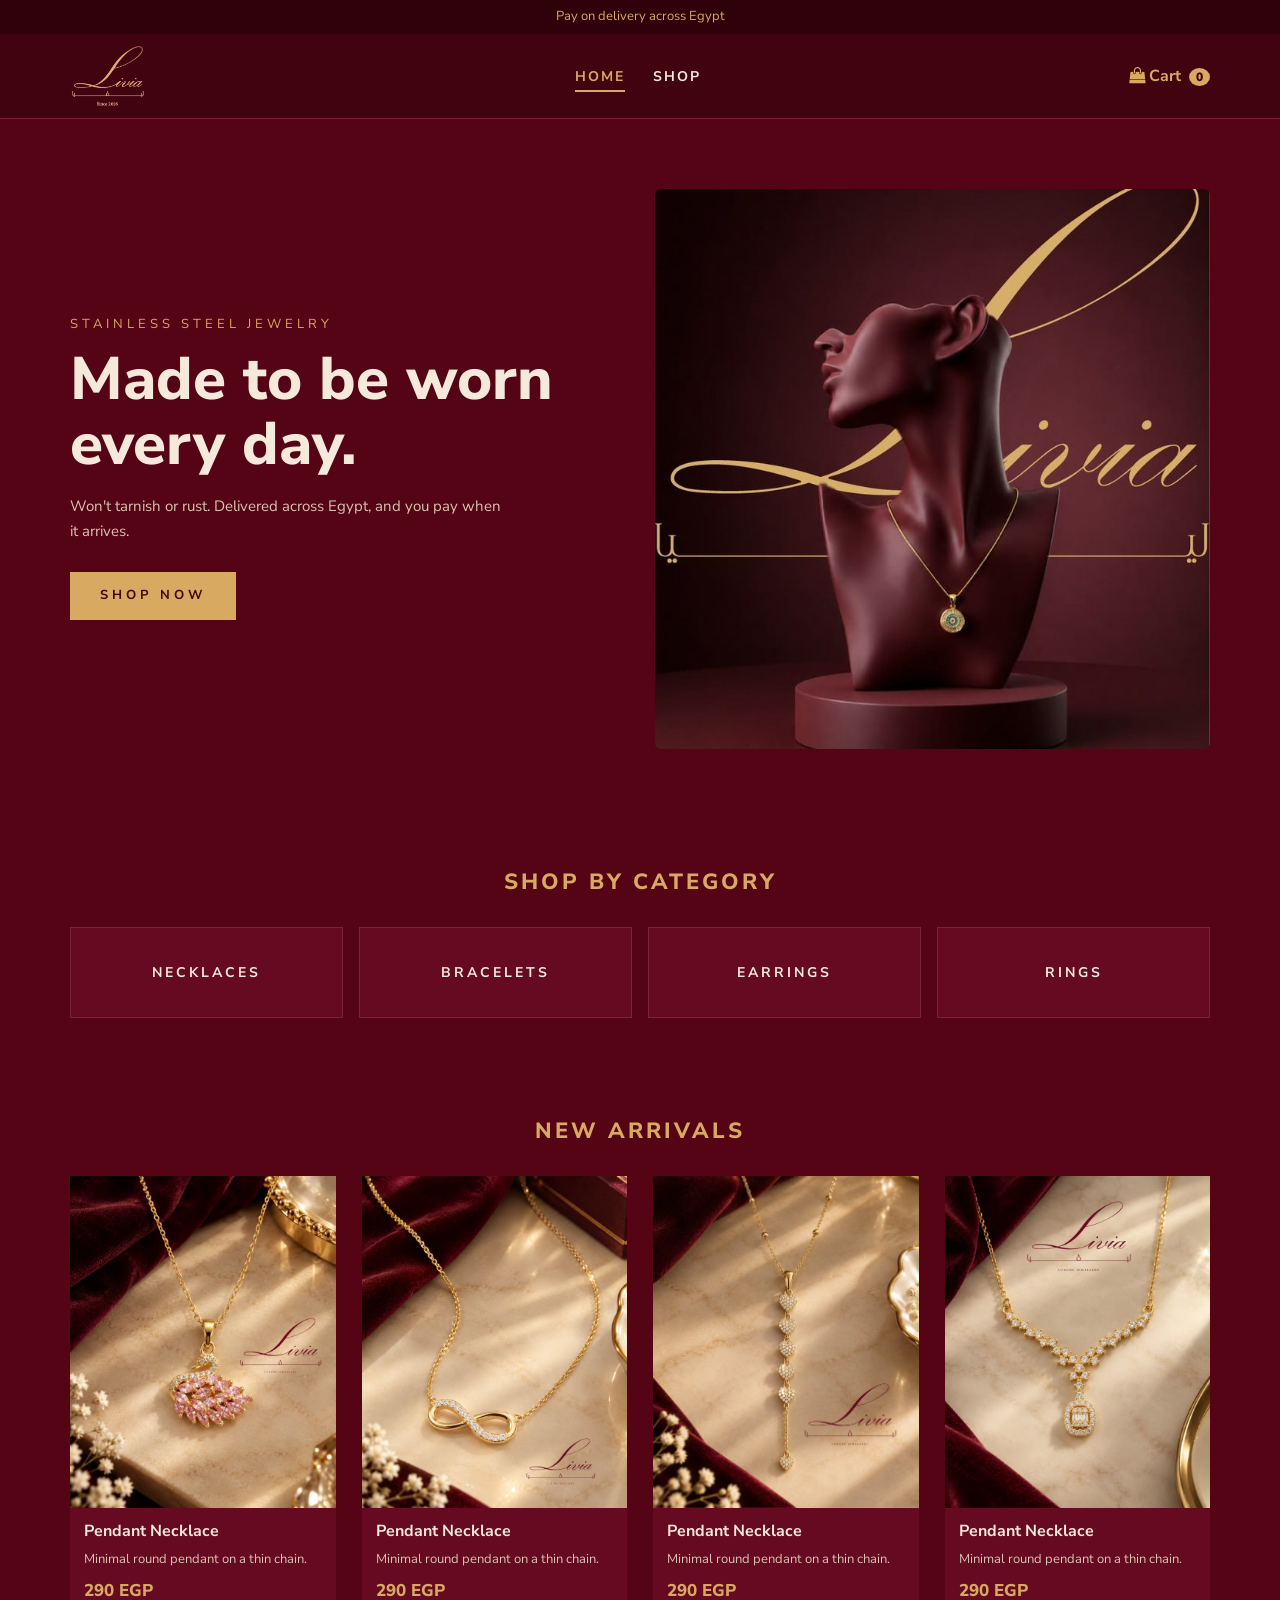
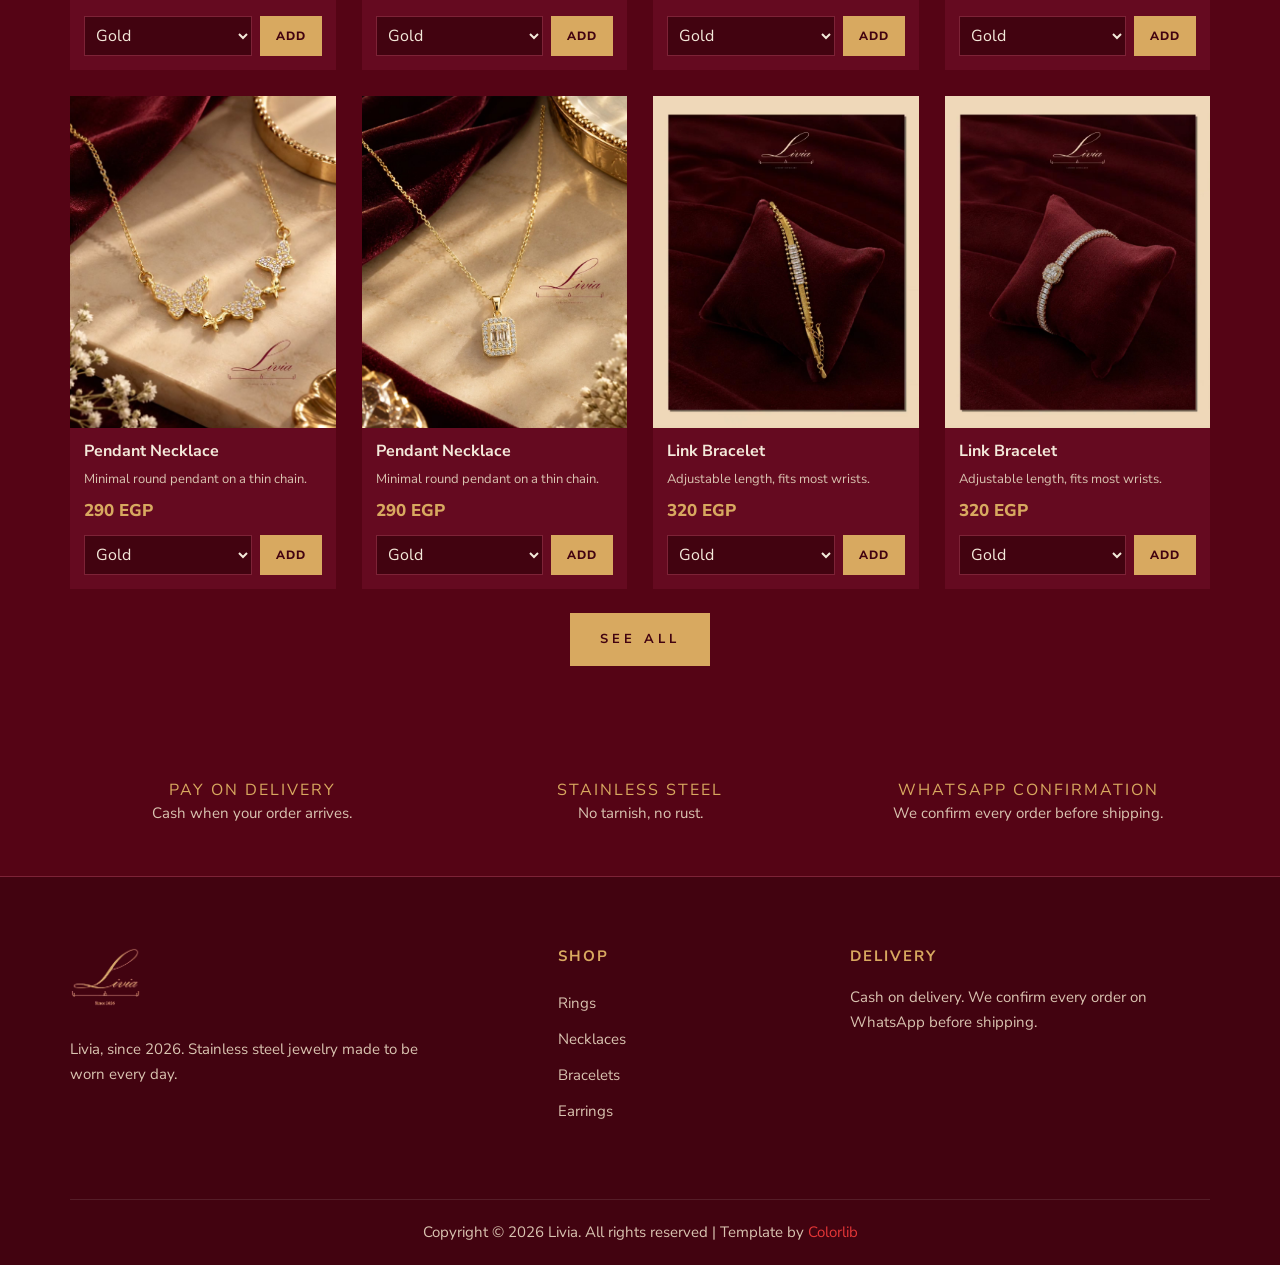
==== index.html @ 26474324 "Add files via upload" ====
<!DOCTYPE html>
<html lang="en"><head><meta charset="UTF-8"><meta name="viewport" content="width=device-width, initial-scale=1">
<title>Livia | Stainless steel jewelry</title>
<link href="https://fonts.googleapis.com/css2?family=Nunito+Sans:wght@400;600;700;800&display=swap" rel="stylesheet">
<link rel="stylesheet" href="css/bootstrap.min.css"><link rel="stylesheet" href="css/font-awesome.min.css">
<link rel="stylesheet" href="css/style.css"><link rel="stylesheet" href="css/livia.css"></head><body>
<div class="lv-top">Pay on delivery across Egypt</div>
<header class="lv-head"><div class="container">
<a href="index.html"><img src="img/logo.png" alt="Livia"></a>
<ul class="lv-nav"><li><a href="index.html" class="on">Home</a></li><li><a href="shop.html" class="">Shop</a></li></ul>
<a class="lv-cart" href="cart.html"><i class="fa fa-shopping-bag"></i> Cart <b class="lv-count">0</b></a>
</div></header>
<section class="lv-hero"><div class="container"><div class="row align-items-center">
<div class="col-lg-6"><h6>Stainless steel jewelry</h6><h2>Made to be worn every day.</h2>
<p>Won't tarnish or rust. Delivered across Egypt, and you pay when it arrives.</p><a href="shop.html" class="primary-btn">Shop now</a></div>
<div class="col-lg-6 mt-4 mt-lg-0"><img src="img/hero.jpg" alt="Livia necklace"></div></div></div></section>
<section class="lv-sec"><div class="container"><h3 class="lv-title">Shop by category</h3><div class="lv-cats" id="home-cats"></div></div></section>
<section class="lv-sec"><div class="container"><h3 class="lv-title">New arrivals</h3><div class="lv-grid" id="home-grid"></div>
<p class="text-center mt-4"><a href="shop.html" class="primary-btn">See all</a></p></div></section>
<section class="lv-sec"><div class="container"><div class="lv-perks">
<div><h6>Pay on delivery</h6><p>Cash when your order arrives.</p></div>
<div><h6>Stainless steel</h6><p>No tarnish, no rust.</p></div>
<div><h6>WhatsApp confirmation</h6><p>We confirm every order before shipping.</p></div></div></div></section><footer class="footer"><div class="container"><div class="row">
<div class="col-lg-4 col-md-6"><div class="footer__about"><div class="footer__logo"><a href="index.html"><img src="img/logo.png" alt="Livia"></a></div>
<p>Livia, since 2026. Stainless steel jewelry made to be worn every day.</p></div></div>
<div class="col-lg-3 offset-lg-1 col-md-6"><div class="footer__widget"><h6>Shop</h6><ul><li><a href="shop.html?c=Rings">Rings</a></li><li><a href="shop.html?c=Necklaces">Necklaces</a></li><li><a href="shop.html?c=Bracelets">Bracelets</a></li><li><a href="shop.html?c=Earrings">Earrings</a></li></ul></div></div>
<div class="col-lg-4 col-md-12"><div class="footer__widget"><h6>Delivery</h6><p>Cash on delivery. We confirm every order on WhatsApp before shipping.</p></div></div>
</div><div class="row"><div class="col-lg-12 text-center"><div class="footer__copyright__text">
<p>Copyright &copy; <script>document.write(new Date().getFullYear());</script> Livia. All rights reserved | Template by <a href="https://colorlib.com" target="_blank">Colorlib</a></p>
</div></div></div></div></footer>
<script src="products.js"></script><script src="js/livia.js"></script></body></html>
---- css/style.css ----
/******************************************************************
  Template Name: Male Fashion
  Description: Male Fashion - ecommerce teplate
  Author: Colorib
  Author URI: https://www.colorib.com/
  Version: 1.0
  Created: Colorib 
******************************************************************/

/*------------------------------------------------------------------
[Table of contents]

1.  Template default CSS
	1.1	Variables
	1.2	Mixins
	1.3	Flexbox
	1.4	Reset
2.  Helper Css
3.  Header Section
4.  Hero Section
5.  Banner Section
6.  Product Section
7.  Intagram Section
8.  Latest Section
9.  Contact
10.  Footer Style
-------------------------------------------------------------------*/

/*----------------------------------------*/
/* Template default CSS
/*----------------------------------------*/

html,
body {
	height: 100%;
	font-family: "Nunito Sans", sans-serif;
	-webkit-font-smoothing: antialiased;
}

h1,
h2,
h3,
h4,
h5,
h6 {
	margin: 0;
	color: #111111;
	font-weight: 400;
	font-family: "Nunito Sans", sans-serif;
}

h1 {
	font-size: 70px;
}

h2 {
	font-size: 36px;
}

h3 {
	font-size: 30px;
}

h4 {
	font-size: 24px;
}

h5 {
	font-size: 18px;
}

h6 {
	font-size: 16px;
}

p {
	font-size: 15px;
	font-family: "Nunito Sans", sans-serif;
	color: #3d3d3d;
	font-weight: 400;
	line-height: 25px;
	margin: 0 0 15px 0;
}

img {
	max-width: 100%;
}

input:focus,
select:focus,
button:focus,
textarea:focus {
	outline: none;
}

a:hover,
a:focus {
	text-decoration: none;
	outline: none;
	color: #ffffff;
}

ul,
ol {
	padding: 0;
	margin: 0;
}

/*---------------------
  Helper CSS
-----------------------*/

.section-title {
	margin-bottom: 45px;
	text-align: center;
}

.section-title span {
	color: #e53637;
	font-size: 14px;
	font-weight: 700;
	text-transform: uppercase;
	letter-spacing: 2px;
	margin-bottom: 15px;
	display: block;
}

.section-title h2 {
	color: #111111;
	font-weight: 700;
	line-height: 46px;
}

.set-bg {
	background-repeat: no-repeat;
	background-size: cover;
	background-position: top center;
}

.spad {
	padding-top: 100px;
	padding-bottom: 100px;
}

.text-white h1,
.text-white h2,
.text-white h3,
.text-white h4,
.text-white h5,
.text-white h6,
.text-white p,
.text-white span,
.text-white li,
.text-white a {
	color: #fff;
}

/* buttons */

.primary-btn {
	display: inline-block;
	font-size: 13px;
	font-weight: 700;
	text-transform: uppercase;
	padding: 14px 30px;
	color: #ffffff;
	background: #000000;
	letter-spacing: 4px;
}

.site-btn {
	font-size: 14px;
	color: #ffffff;
	background: #111111;
	font-weight: 700;
	border: none;
	text-transform: uppercase;
	display: inline-block;
	padding: 14px 30px;
}

/* Preloder */

#preloder {
	position: fixed;
	width: 100%;
	height: 100%;
	top: 0;
	left: 0;
	z-index: 999999;
	background: #000;
}

.loader {
	width: 40px;
	height: 40px;
	position: absolute;
	top: 50%;
	left: 50%;
	margin-top: -13px;
	margin-left: -13px;
	border-radius: 60px;
	animation: loader 0.8s linear infinite;
	-webkit-animation: loader 0.8s linear infinite;
}

@keyframes loader {
	0% {
		-webkit-transform: rotate(0deg);
		transform: rotate(0deg);
		border: 4px solid #f44336;
		border-left-color: transparent;
	}
	50% {
		-webkit-transform: rotate(180deg);
		transform: rotate(180deg);
		border: 4px solid #673ab7;
		border-left-color: transparent;
	}
	100% {
		-webkit-transform: rotate(360deg);
		transform: rotate(360deg);
		border: 4px solid #f44336;
		border-left-color: transparent;
	}
}

@-webkit-keyframes loader {
	0% {
		-webkit-transform: rotate(0deg);
		border: 4px solid #f44336;
		border-left-color: transparent;
	}
	50% {
		-webkit-transform: rotate(180deg);
		border: 4px solid #673ab7;
		border-left-color: transparent;
	}
	100% {
		-webkit-transform: rotate(360deg);
		border: 4px solid #f44336;
		border-left-color: transparent;
	}
}

.spacial-controls {
	position: fixed;
	width: 111px;
	height: 91px;
	top: 0;
	right: 0;
	z-index: 999;
}

.spacial-controls .search-switch {
	display: block;
	height: 100%;
	padding-top: 30px;
	background: #323232;
	text-align: center;
	cursor: pointer;
}

.search-model {
	display: none;
	position: fixed;
	width: 100%;
	height: 100%;
	left: 0;
	top: 0;
	background: #000;
	z-index: 99999;
}

.search-model-form {
	padding: 0 15px;
}

.search-model-form input {
	width: 500px;
	font-size: 40px;
	border: none;
	border-bottom: 2px solid #333;
	background: 0 0;
	color: #999;
}

.search-close-switch {
	position: absolute;
	width: 50px;
	height: 50px;
	background: #333;
	color: #fff;
	text-align: center;
	border-radius: 50%;
	font-size: 28px;
	line-height: 28px;
	top: 30px;
	cursor: pointer;
	-webkit-transform: rotate(45deg);
	-ms-transform: rotate(45deg);
	transform: rotate(45deg);
	display: -webkit-box;
	display: -ms-flexbox;
	display: flex;
	-webkit-box-align: center;
	-ms-flex-align: center;
	align-items: center;
	-webkit-box-pack: center;
	-ms-flex-pack: center;
	justify-content: center;
}

/*---------------------
  Header
-----------------------*/

.header {
	background: #ffffff;
}

.header__top {
	background: #111111;
	padding: 10px 0;
}

.header__top__left p {
	color: #ffffff;
	margin-bottom: 0;
}

.header__top__right {
	text-align: right;
}

.header__top__links {
	display: inline-block;
	margin-right: 25px;
}

.header__top__links a {
	color: #ffffff;
	font-size: 13px;
	text-transform: uppercase;
	letter-spacing: 2px;
	margin-right: 28px;
	display: inline-block;
}

.header__top__links a:last-child {
	margin-right: 0;
}

.header__top__hover {
	display: inline-block;
	position: relative;
}

.header__top__hover:hover ul {
	top: 24px;
	opacity: 1;
	visibility: visible;
}

.header__top__hover span {
	color: #ffffff;
	font-size: 13px;
	text-transform: uppercase;
	letter-spacing: 2px;
	display: inline-block;
	cursor: pointer;
}

.header__top__hover span i {
	font-size: 20px;
	position: relative;
	top: 3px;
	right: 2px;
}

.header__top__hover ul {
	background: #ffffff;
	display: inline-block;
	padding: 2px 0;
	position: absolute;
	left: 0;
	top: 44px;
	opacity: 0;
	visibility: hidden;
	z-index: 3;
	-webkit-box-shadow: 0 10px 20px rgba(0, 0, 0, 0.1);
	box-shadow: 0 10px 20px rgba(0, 0, 0, 0.1);
	-webkit-transition: all, 0.3s;
	-o-transition: all, 0.3s;
	transition: all, 0.3s;
}

.header__top__hover ul li {
	list-style: none;
	font-size: 13px;
	color: #111111;
	padding: 2px 15px;
	cursor: pointer;
}

.header__logo {
	padding: 30px 0;
}

.header__logo a {
	display: inline-block;
}

.header__menu {
	text-align: center;
	padding: 26px 0 25px;
}

.header__menu ul li {
	list-style: none;
	display: inline-block;
	margin-right: 45px;
	position: relative;
}

.header__menu ul li.active a:after {
	-webkit-transform: scale(1);
	-ms-transform: scale(1);
	transform: scale(1);
}

.header__menu ul li:hover a:after {
	-webkit-transform: scale(1);
	-ms-transform: scale(1);
	transform: scale(1);
}

.header__menu ul li:hover .dropdown {
	top: 32px;
	opacity: 1;
	visibility: visible;
}

.header__menu ul li:last-child {
	margin-right: 0;
}

.header__menu ul li .dropdown {
	position: absolute;
	left: 0;
	top: 56px;
	width: 150px;
	background: #111111;
	text-align: left;
	padding: 5px 0;
	z-index: 9;
	opacity: 0;
	visibility: hidden;
	-webkit-transition: all, 0.3s;
	-o-transition: all, 0.3s;
	transition: all, 0.3s;
}

.header__menu ul li .dropdown li {
	display: block;
	margin-right: 0;
}

.header__menu ul li .dropdown li a {
	font-size: 14px;
	color: #ffffff;
	font-weight: 400;
	padding: 5px 20px;
	text-transform: capitalize;
}

.header__menu ul li .dropdown li a:after {
	display: none;
}

.header__menu ul li a {
	font-size: 18px;
	color: #111111;
	display: block;
	font-weight: 600;
	position: relative;
	padding: 3px 0;
}

.header__menu ul li a:after {
	position: absolute;
	left: 0;
	bottom: 0;
	width: 100%;
	height: 2px;
	background: #e53637;
	content: "";
	-webkit-transition: all, 0.5s;
	-o-transition: all, 0.5s;
	transition: all, 0.5s;
	-webkit-transform: scale(0);
	-ms-transform: scale(0);
	transform: scale(0);
}

.header__nav__option {
	text-align: right;
	padding: 30px 0;
}

.header__nav__option a {
	display: inline-block;
	margin-right: 26px;
	position: relative;
}

.header__nav__option a span {
	color: #0d0d0d;
	font-size: 11px;
	position: absolute;
	left: 5px;
	top: 8px;
}

.header__nav__option a:last-child {
	margin-right: 0;
}

.header__nav__option .price {
	font-size: 15px;
	color: #111111;
	font-weight: 700;
	display: inline-block;
	margin-left: -20px;
	position: relative;
	top: 3px;
}

.offcanvas-menu-wrapper {
	display: none;
}

.canvas__open {
	display: none;
}

/*---------------------
  Hero
-----------------------*/

.hero__slider.owl-carousel .owl-item.active .hero__text h6 {
	top: 0;
	opacity: 1;
}

.hero__slider.owl-carousel .owl-item.active .hero__text h2 {
	top: 0;
	opacity: 1;
}

.hero__slider.owl-carousel .owl-item.active .hero__text p {
	top: 0;
	opacity: 1;
}

.hero__slider.owl-carousel .owl-item.active .hero__text .primary-btn {
	top: 0;
	opacity: 1;
}

.hero__slider.owl-carousel .owl-nav button {
	font-size: 36px;
	color: #333333;
	position: absolute;
	left: 75px;
	top: 50%;
	margin-top: -18px;
	line-height: 29px;
}

.hero__slider.owl-carousel .owl-nav button.owl-next {
	left: auto;
	right: 75px;
}

.hero__items {
	height: 800px;
	padding-top: 230px;
}

.hero__text h6 {
	color: #e53637;
	font-size: 14px;
	font-weight: 700;
	text-transform: uppercase;
	letter-spacing: 2px;
	margin-bottom: 28px;
	position: relative;
	top: 100px;
	opacity: 0;
	-webkit-transition: all, 0.3s;
	-o-transition: all, 0.3s;
	transition: all, 0.3s;
}

.hero__text h2 {
	color: #111111;
	font-size: 48px;
	font-weight: 700;
	line-height: 58px;
	margin-bottom: 30px;
	position: relative;
	top: 100px;
	opacity: 0;
	-webkit-transition: all, 0.6s;
	-o-transition: all, 0.6s;
	transition: all, 0.6s;
}

.hero__text p {
	font-size: 16px;
	line-height: 28px;
	margin-bottom: 35px;
	position: relative;
	top: 100px;
	opacity: 0;
	-webkit-transition: all, 0.9s;
	-o-transition: all, 0.9s;
	transition: all, 0.9s;
}

.hero__text .primary-btn {
	position: relative;
	top: 100px;
	opacity: 0;
	-webkit-transition: all, 1.1s;
	-o-transition: all, 1.1s;
	transition: all, 1.1s;
}

.hero__text .primary-btn span {
	font-size: 20px;
	position: relative;
	top: 4px;
	font-weight: 700;
}

.hero__social {
	margin-top: 190px;
}

.hero__social a {
	font-size: 16px;
	color: #3d3d3d;
	display: inline-block;
	margin-right: 32px;
}

.hero__social a:last-child {
	margin-right: 0;
}

/*---------------------
  Banner
-----------------------*/

.blog {
	padding-bottom: 55px;
}

.banner__item {
	position: relative;
	overflow: hidden;
}

.banner__item:hover .banner__item__text a:after {
	width: 40px;
	background: #e53637;
}

.banner__item.banner__item--middle {
	margin-top: -75px;
}

.banner__item.banner__item--middle .banner__item__pic {
	float: none;
}

.banner__item.banner__item--middle .banner__item__text {
	position: relative;
	top: 0;
	left: 0;
	max-width: 100%;
	padding-top: 22px;
}

.banner__item.banner__item--last {
	margin-top: 100px;
}

.banner__item__pic {
	float: right;
}

.banner__item__text {
	max-width: 300px;
	position: absolute;
	left: 0;
	top: 140px;
}

.banner__item__text h2 {
	color: #111111;
	font-weight: 700;
	line-height: 46px;
	margin-bottom: 10px;
}

.banner__item__text a {
	display: inline-block;
	color: #111111;
	font-size: 13px;
	font-weight: 700;
	letter-spacing: 4px;
	text-transform: uppercase;
	padding: 3px 0;
	position: relative;
}

.banner__item__text a:after {
	position: absolute;
	left: 0;
	bottom: 0;
	width: 100%;
	height: 2px;
	background: #111111;
	content: "";
	-webkit-transition: all, 0.3s;
	-o-transition: all, 0.3s;
	transition: all, 0.3s;
}

/*---------------------
  Categories
-----------------------*/

.categories {
	background: #f3f2ee;
	overflow: hidden;
	padding-top: 150px;
	padding-bottom: 125px;
}

.categories__text {
	padding-top: 40px;
	position: relative;
	z-index: 1;
}

.categories__text:before {
	position: absolute;
	left: -485px;
	top: 0;
	height: 300px;
	width: 600px;
	background: #ffffff;
	z-index: -1;
	content: "";
}

.categories__text h2 {
	color: #b7b7b7;
	line-height: 72px;
	font-size: 34px;
}

.categories__text h2 span {
	font-weight: 700;
	color: #111111;
}

.categories__hot__deal {
	position: relative;
	z-index: 5;
}

.categories__hot__deal img {
	min-width: 100%;
}

.hot__deal__sticker {
	height: 100px;
	width: 100px;
	background: #111111;
	border-radius: 50%;
	padding-top: 22px;
	text-align: center;
	position: absolute;
	right: 0;
	top: -36px;
}

.hot__deal__sticker span {
	display: block;
	font-size: 15px;
	color: #ffffff;
	margin-bottom: 4px;
}

.hot__deal__sticker h5 {
	color: #ffffff;
	font-size: 20px;
	font-weight: 700;
}

.categories__deal__countdown span {
	color: #e53637;
	font-size: 14px;
	font-weight: 700;
	text-transform: uppercase;
	letter-spacing: 2px;
	margin-bottom: 15px;
	display: block;
}

.categories__deal__countdown h2 {
	color: #111111;
	font-weight: 700;
	line-height: 46px;
	margin-bottom: 25px;
}

.categories__deal__countdown .categories__deal__countdown__timer {
	margin-bottom: 20px;
	overflow: hidden;
	margin-left: -30px;
}

.categories__deal__countdown .categories__deal__countdown__timer .cd-item {
	width: 25%;
	float: left;
	margin-bottom: 25px;
	text-align: center;
	position: relative;
}

.categories__deal__countdown .categories__deal__countdown__timer .cd-item:after {
	position: absolute;
	right: 0;
	top: 7px;
	content: ":";
	font-size: 24px;
	font-weight: 700;
	color: #3d3d3d;
}

.categories__deal__countdown .categories__deal__countdown__timer .cd-item:last-child:after {
	display: none;
}

.categories__deal__countdown .categories__deal__countdown__timer .cd-item span {
	color: #111111;
	font-weight: 700;
	display: block;
	font-size: 36px;
}

.categories__deal__countdown .categories__deal__countdown__timer .cd-item p {
	margin-bottom: 0;
}

/*---------------------
  Instagram
-----------------------*/

.instagram {
	padding-bottom: 0;
}

.instagram__pic__item {
	width: 33.33%;
	float: left;
	height: 261px;
	background-position: center center;
}

.instagram__text {
	padding-top: 130px;
}

.instagram__text h2 {
	color: #111111;
	font-weight: 700;
	margin-bottom: 30px;
}

.instagram__text p {
	margin-bottom: 65px;
}

.instagram__text h3 {
	color: #e53637;
	font-weight: 700;
}

/*---------------------
  Product
-----------------------*/

.product {
	padding-top: 0;
	padding-bottom: 60px;
}

.filter__controls {
	text-align: center;
	margin-bottom: 45px;
}

.filter__controls li {
	color: #b7b7b7;
	font-size: 24px;
	font-weight: 700;
	list-style: none;
	display: inline-block;
	margin-right: 88px;
	cursor: pointer;
}

.filter__controls li:last-child {
	margin-right: 0;
}

.filter__controls li.active {
	color: #111111;
}

.product__item {
	overflow: hidden;
	margin-bottom: 40px;
}

.product__item.sale .product__item__pic .label {
	color: #ffffff;
	background: #111111;
}

.product__item.sale .product__item__text .rating i {
	color: #f7941d;
}

.product__item.sale .product__item__text .rating i:nth-last-child(1) {
	color: #b7b7b7;
}

.product__item:hover .product__item__pic .product__hover {
	right: 20px;
	opacity: 1;
}

.product__item:hover .product__item__text a {
	top: 22px;
	opacity: 1;
	visibility: visible;
}

.product__item:hover .product__item__text h6 {
	opacity: 0;
}

.product__item:hover .product__item__text .product__color__select {
	opacity: 1;
}

.product__item__pic {
	height: 260px;
	position: relative;
	background-position: center center;
}

.product__item__pic .label {
	color: #111111;
	font-size: 11px;
	font-weight: 700;
	letter-spacing: 2px;
	text-transform: uppercase;
	display: inline-block;
	padding: 4px 15px 2px;
	background: #ffffff;
	position: absolute;
	left: 0;
	top: 20px;
}

.product__item__pic .product__hover {
	position: absolute;
	right: -200px;
	top: 20px;
	-webkit-transition: all, 0.8s;
	-o-transition: all, 0.8s;
	transition: all, 0.8s;
}

.product__item__pic .product__hover li {
	list-style: none;
	margin-bottom: 10px;
	position: relative;
}

.product__item__pic .product__hover li:hover span {
	opacity: 1;
	visibility: visible;
}

.product__item__pic .product__hover li span {
	color: #ffffff;
	background: #111111;
	display: inline-block;
	padding: 4px 10px;
	font-size: 12px;
	position: absolute;
	left: -78px;
	top: 5px;
	z-index: 1;
	opacity: 0;
	visibility: hidden;
	-webkit-transition: all, 0.3s;
	-o-transition: all, 0.3s;
	transition: all, 0.3s;
}

.product__item__pic .product__hover li span:after {
	position: absolute;
	right: -2px;
	top: 5px;
	height: 15px;
	width: 15px;
	background: #111111;
	content: "";
	-webkit-transform: rotate(45deg);
	-ms-transform: rotate(45deg);
	transform: rotate(45deg);
	z-index: -1;
}

.product__item__pic .product__hover li img {
	background: #ffffff;
	padding: 10px;
	display: inline-block;
}

.product__item__text {
	padding-top: 25px;
	position: relative;
}

.product__item__text a {
	font-size: 15px;
	color: #e53637;
	font-weight: 700;
	position: absolute;
	left: 0;
	top: 0;
	opacity: 0;
	visibility: hidden;
	-webkit-transition: all, 0.3s;
	-o-transition: all, 0.3s;
	transition: all, 0.3s;
}

.product__item__text h6 {
	color: #111111;
	font-size: 15px;
	font-weight: 600;
	margin-bottom: 5px;
	-webkit-transition: all, 0.3s;
	-o-transition: all, 0.3s;
	transition: all, 0.3s;
}

.product__item__text .rating {
	margin-bottom: 6px;
}

.product__item__text .rating i {
	font-size: 14px;
	color: #b7b7b7;
	margin-right: -5px;
}

.product__item__text h5 {
	color: #0d0d0d;
	font-weight: 700;
}

.product__item__text .product__color__select {
	position: absolute;
	right: 0;
	bottom: 0;
	opacity: 0;
	-webkit-transition: all, 0.5s;
	-o-transition: all, 0.5s;
	transition: all, 0.5s;
}

.product__item__text .product__color__select label {
	display: inline-block;
	height: 12px;
	width: 12px;
	background: #5e64d1;
	border-radius: 50%;
	margin-bottom: 0;
	margin-right: 5px;
	position: relative;
	cursor: pointer;
}

.product__item__text .product__color__select label.black {
	background: #404a47;
}

.product__item__text .product__color__select label.grey {
	background: #d5a667;
}

.product__item__text .product__color__select label.active:after {
	opacity: 1;
}

.product__item__text .product__color__select label:after {
	position: absolute;
	left: -3px;
	top: -3px;
	height: 18px;
	width: 18px;
	border: 1px solid #b9b9b9;
	content: "";
	border-radius: 50%;
	opacity: 0;
}

.product__item__text .product__color__select label input {
	position: absolute;
	visibility: hidden;
}

/*---------------------
  Shop
-----------------------*/

.shop__sidebar {
	padding-right: 20px;
}

.shop__sidebar__search {
	margin-bottom: 45px;
}

.shop__sidebar__search form {
	position: relative;
}

.shop__sidebar__search form input {
	width: 100%;
	font-size: 15px;
	color: #b7b7b7;
	padding-left: 20px;
	border: 1px solid #e5e5e5;
	height: 42px;
}

.shop__sidebar__search form input::-webkit-input-placeholder {
	color: #b7b7b7;
}

.shop__sidebar__search form input::-moz-placeholder {
	color: #b7b7b7;
}

.shop__sidebar__search form input:-ms-input-placeholder {
	color: #b7b7b7;
}

.shop__sidebar__search form input::-ms-input-placeholder {
	color: #b7b7b7;
}

.shop__sidebar__search form input::placeholder {
	color: #b7b7b7;
}

.shop__sidebar__search form button {
	color: #b7b7b7;
	font-size: 15px;
	border: none;
	background: transparent;
	position: absolute;
	right: 0;
	padding: 0 15px;
	top: 0;
	height: 100%;
}

.shop__sidebar__accordion .card {
	border: none;
	border-radius: 0;
	margin-bottom: 25px;
}

.shop__sidebar__accordion .card:last-child {
	margin-bottom: 0;
}

.shop__sidebar__accordion .card:last-child .card-body {
	padding-bottom: 0;
	border-bottom: none;
}

.shop__sidebar__accordion .card-body {
	padding: 0;
	padding-top: 10px;
	padding-bottom: 20px;
	border-bottom: 1px solid #e5e5e5;
}

.shop__sidebar__accordion .card-heading {
	cursor: pointer;
}

.shop__sidebar__accordion .card-heading a {
	color: #111111;
	font-size: 16px;
	font-weight: 700;
	text-transform: uppercase;
	display: block;
}

.shop__sidebar__categories ul,
.shop__sidebar__price ul,
.shop__sidebar__brand ul {
	height: 225px;
}

.shop__sidebar__categories ul li,
.shop__sidebar__price ul li,
.shop__sidebar__brand ul li {
	list-style: none;
}

.shop__sidebar__categories ul li a,
.shop__sidebar__price ul li a,
.shop__sidebar__brand ul li a {
	color: #b7b7b7;
	font-size: 15px;
	line-height: 32px;
	-webkit-transition: all, 0.3s;
	-o-transition: all, 0.3s;
	transition: all, 0.3s;
}

.shop__sidebar__categories ul li a:hover,
.shop__sidebar__price ul li a:hover,
.shop__sidebar__brand ul li a:hover {
	color: #111111;
}

.shop__sidebar__brand ul {
	height: auto;
}

.shop__sidebar__price ul {
	height: auto;
}

.shop__sidebar__size {
	padding-top: 15px;
}

.shop__sidebar__size label {
	color: #111111;
	font-size: 15px;
	font-weight: 700;
	text-transform: uppercase;
	display: inline-block;
	border: 1px solid #e5e5e5;
	padding: 6px 25px;
	margin-bottom: 10px;
	margin-right: 5px;
	cursor: pointer;
}

.shop__sidebar__size label.active {
	background: #111111;
	color: #ffffff;
	border-color: #111111;
}

.shop__sidebar__size label input {
	position: absolute;
	visibility: hidden;
}

.shop__sidebar__color {
	padding-top: 15px;
}

.shop__sidebar__color label {
	height: 30px;
	width: 30px;
	border-radius: 50%;
	position: relative;
	margin-right: 10px;
	display: inline-block;
	margin-bottom: 10px;
	cursor: pointer;
}

.shop__sidebar__color label.c-1 {
	background: #0b090c;
}

.shop__sidebar__color label.c-2 {
	background: #20315f;
}

.shop__sidebar__color label.c-3 {
	background: #f1af4d;
}

.shop__sidebar__color label.c-4 {
	background: #636068;
}

.shop__sidebar__color label.c-5 {
	background: #57594d;
}

.shop__sidebar__color label.c-6 {
	background: #e8bac4;
}

.shop__sidebar__color label.c-7 {
	background: #d6c1d7;
}

.shop__sidebar__color label.c-8 {
	background: #ed1c24;
}

.shop__sidebar__color label.c-9 {
	background: #ffffff;
}

.shop__sidebar__color label:after {
	position: absolute;
	left: -3px;
	top: -3px;
	height: 36px;
	width: 36px;
	border: 1px solid #e5e5e5;
	content: "";
	border-radius: 50%;
}

.shop__sidebar__color label input {
	position: absolute;
	visibility: hidden;
}

.shop__sidebar__tags {
	padding-top: 15px;
}

.shop__sidebar__tags a {
	color: #404040;
	font-size: 13px;
	font-weight: 700;
	background: #f1f5f8;
	padding: 5px 18px;
	display: inline-block;
	text-transform: uppercase;
	margin-right: 6px;
	margin-bottom: 10px;
	-webkit-transition: all, 0.3s;
	-o-transition: all, 0.3s;
	transition: all, 0.3s;
}

.shop__sidebar__tags a:hover {
	background: #111111;
	color: #ffffff;
}

.shop__sidebar__accordion .card-heading a:after,
.shop__sidebar__accordion .card-heading>a.active[aria-expanded=false]:after {
	content: "";
	font-family: "FontAwesome";
	font-size: 24px;
	font-weight: 700;
	color: #111111;
	position: absolute;
	right: 0;
	top: 2px;
	line-height: 20px;
}

.shop__sidebar__accordion .card-heading.active a:after {
	content: "";
	font-family: "FontAwesome";
	font-size: 24px;
	font-weight: 700;
	color: #111111;
	position: absolute;
	right: 0;
	top: 2px;
	line-height: 20px;
}

.shop__product__option {
	margin-bottom: 45px;
}

.shop__product__option p {
	color: #111111;
	margin-bottom: 0;
}

.shop__product__option__right {
	text-align: right;
}

.shop__product__option__right p {
	display: inline-block;
	margin-bottom: 0;
}

.shop__product__option__right .nice-select {
	float: none;
	display: inline-block;
	padding: 0;
	line-height: 26px;
	height: auto;
	border: none;
	padding-right: 28px;
}

.shop__product__option__right .nice-select:after {
	border-bottom: 1.5px solid #111111;
	border-right: 1.5px solid #111111;
	height: 8px;
	right: 12px;
	width: 8px;
}

.shop__product__option__right .nice-select span {
	color: #111111;
	font-size: 15px;
	font-weight: 700;
}

.shop__product__option__right .nice-select .list {
	border-radius: 0;
}

.product__pagination {
	padding-top: 25px;
	text-align: center;
}

.product__pagination a {
	display: inline-block;
	font-size: 16px;
	font-weight: 700;
	color: #111111;
	height: 30px;
	width: 30px;
	border: 1px solid transparent;
	border-radius: 50%;
	line-height: 30px;
	text-align: center;
}

.product__pagination a.active {
	border-color: #111111;
}

.product__pagination a:hover {
	border-color: #111111;
}

.product__pagination span {
	display: inline-block;
	font-size: 16px;
	font-weight: 700;
	color: #111111;
	padding-left: 10px;
	padding-right: 15px;
}

/*---------------------
  Shop
-----------------------*/

.product__details__pic {
	text-align: center;
	background: #f3f2ee;
	padding: 40px 0 60px;
	margin-bottom: 100px;
}

.product__details__pic .nav-tabs {
	border-bottom: none;
	width: 105px;
}

.product__details__pic .nav-tabs .nav-item {
	margin-bottom: 10px;
}

.product__details__pic .nav-tabs .nav-item:last-child {
	margin-bottom: 0;
}

.product__details__pic .nav-tabs .nav-item .nav-link {
	padding: 0;
	display: block;
}

.product__details__pic .nav-tabs .nav-item .nav-link .product__thumb__pic {
	height: 120px;
	width: 95px;
	display: -webkit-box;
	display: -ms-flexbox;
	display: flex;
	-webkit-box-align: center;
	-ms-flex-align: center;
	align-items: center;
	-webkit-box-pack: center;
	-ms-flex-pack: center;
	justify-content: center;
}

.product__details__pic .nav-tabs .nav-item .nav-link .product__thumb__pic i {
	height: 56px;
	width: 56px;
	border: 4px solid #ffffff;
	border-radius: 50%;
	font-size: 20px;
	color: #ffffff;
	line-height: 48px;
	display: inline-block;
	text-align: center;
}

.product__details__pic .nav-tabs .nav-item.show .nav-link,
.product__details__pic .nav-tabs .nav-link.active {
	background-color: transparent;
	border-color: transparent;
}

.product__details__breadcrumb {
	margin-bottom: 30px;
}

.product__details__breadcrumb a {
	font-size: 15px;
	color: #111111;
	margin-right: 18px;
	display: inline-block;
	position: relative;
}

.product__details__breadcrumb a:after {
	position: absolute;
	right: -14px;
	top: 0;
	content: "";
	font-family: "FontAwesome";
}

.product__details__breadcrumb span {
	font-size: 15px;
	color: #b7b7b7;
	display: inline-block;
}

.product__details__pic__item {
	position: relative;
}

.product__details__pic__item a {
	height: 56px;
	width: 56px;
	border: 4px solid #ffffff;
	border-radius: 50%;
	font-size: 20px;
	color: #ffffff;
	line-height: 48px;
	text-align: center;
	display: inline-block;
	position: absolute;
	left: 50%;
	top: 50%;
	margin-top: -28px;
	margin-left: -28px;
}

.product__details__text {
	text-align: center;
}

.product__details__text h4 {
	color: #111111;
	font-weight: 700;
	margin-bottom: 10px;
}

.product__details__text .rating {
	margin-bottom: 20px;
}

.product__details__text .rating i {
	font-size: 15px;
	color: #f7941d;
	display: inline-block;
	margin-right: -5px;
}

.product__details__text .rating span {
	display: inline-block;
	color: #3d3d3d;
	margin-left: 5px;
}

.product__details__text h3 {
	color: #0d0d0d;
	font-weight: 700;
	margin-bottom: 16px;
}

.product__details__text h3 span {
	color: #b7b7b7;
	font-size: 20px;
	font-weight: 400;
	margin-left: 10px;
	text-decoration: line-through;
}

.product__details__text p {
	margin-bottom: 35px;
}

.product__details__option {
	margin-bottom: 30px;
}

.product__details__option__size {
	display: inline-block;
	margin-right: 50px;
}

.product__details__option__size span {
	color: #111111;
	display: inline-block;
	margin-right: 10px;
}

.product__details__option__size label {
	color: #111111;
	font-size: 15px;
	font-weight: 700;
	text-transform: uppercase;
	display: inline-block;
	border: 1px solid #e5e5e5;
	padding: 6px 15px;
	margin-bottom: 0;
	margin-right: 5px;
	cursor: pointer;
}

.product__details__option__size label.active {
	background: #111111;
	color: #ffffff;
	border-color: #111111;
}

.product__details__option__size label input {
	position: absolute;
	visibility: hidden;
}

.product__details__option__color {
	display: inline-block;
	position: relative;
	top: 10px;
}

.product__details__option__color span {
	color: #111111;
	display: inline-block;
	margin-right: 10px;
	position: relative;
	top: -9px;
}

.product__details__option__color label {
	height: 30px;
	width: 30px;
	border-radius: 50%;
	position: relative;
	margin-right: 10px;
	margin-bottom: 0;
	display: inline-block;
	cursor: pointer;
}

.product__details__option__color label.c-1 {
	background: #0b090c;
}

.product__details__option__color label.c-2 {
	background: #20315f;
}

.product__details__option__color label.c-3 {
	background: #f1af4d;
}

.product__details__option__color label.c-4 {
	background: #ed1c24;
}

.product__details__option__color label.c-9 {
	background: #ffffff;
}

.product__details__option__color label:after {
	position: absolute;
	left: -3px;
	top: -3px;
	height: 36px;
	width: 36px;
	border: 1px solid #e5e5e5;
	content: "";
	border-radius: 50%;
}

.product__details__option__color label input {
	position: absolute;
	visibility: hidden;
}

.product__details__cart__option {
	margin-bottom: 25px;
}

.product__details__cart__option .quantity {
	display: inline-block;
	margin-right: 20px;
}

.product__details__cart__option .quantity .pro-qty {
	width: 100px;
	height: 40px;
	border: 1px solid #e5e5e5;
	position: relative;
}

.product__details__cart__option .quantity .pro-qty input {
	color: #0d0d0d;
	font-size: 15px;
	font-weight: 700;
	width: 70px;
	height: 100%;
	text-align: center;
	border: none;
}

.product__details__cart__option .quantity .pro-qty .qtybtn {
	font-size: 18px;
	color: #0d0d0d;
	position: absolute;
	right: 15px;
	top: 3px;
	height: 10px;
	width: 10px;
	cursor: pointer;
	font-weight: 600;
}

.product__details__cart__option .quantity .pro-qty .qtybtn.inc {
	top: 16px;
}

.product__details__btns__option {
	margin-bottom: 40px;
}

.product__details__btns__option a {
	display: inline-block;
	font-size: 13px;
	color: #3d3d3d;
	letter-spacing: 2px;
	text-transform: uppercase;
	font-weight: 700;
	margin-right: 20px;
}

.product__details__btns__option a:last-child {
	margin-right: 0;
}

.product__details__last__option h5 {
	color: #111111;
	font-weight: 700;
	font-size: 20px;
	position: relative;
	margin-bottom: 26px;
}

.product__details__last__option h5 span {
	background: #ffffff;
	padding: 0 30px;
}

.product__details__last__option h5:before {
	position: absolute;
	left: 0;
	right: 0;
	top: 10px;
	height: 1px;
	width: 460px;
	background: #e5e5e5;
	content: "";
	z-index: -1;
	margin: 0 auto;
}

.product__details__last__option ul {
	padding-top: 40px;
}

.product__details__last__option ul li {
	list-style: none;
	font-size: 15px;
	color: #111111;
	font-weight: 700;
	line-height: 30px;
}

.product__details__last__option ul li span {
	font-weight: 400;
	color: #b7b7b7;
}

.product__details__tab {
	padding-top: 60px;
}

.product__details__tab .nav-tabs {
	border-bottom: 1px solid #e5e5e5;
	-webkit-box-pack: center;
	-ms-flex-pack: center;
	justify-content: center;
}

.product__details__tab .nav-tabs .nav-item {
	margin-right: 50px;
}

.product__details__tab .nav-tabs .nav-item:last-child {
	margin-right: 0;
}

.product__details__tab .nav-tabs .nav-item .nav-link {
	font-size: 20px;
	color: #b7b7b7;
	padding: 0;
	border: none;
	font-weight: 700;
	padding-bottom: 10px;
	border-bottom: 2px solid transparent;
}

.product__details__tab .nav-tabs .nav-item .nav-link.active {
	border-bottom: 2px solid #e53637;
}

.product__details__tab__content {
	padding-top: 35px;
}

.note {
	color: #111111;
	font-size: 18px;
	font-weight: 700;
	line-height: 28px;
	margin-bottom: 25px;
}

.product__details__tab__content__item {
	margin-bottom: 30px;
}

.product__details__tab__content__item:last-child {
	margin-bottom: 0;
}

.product__details__tab__content__item h5 {
	color: #111111;
	font-size: 20px;
	font-weight: 700;
	margin-bottom: 12px;
}

.product__details__tab__content__item p {
	margin-bottom: 0;
}

/*---------------------
  Related
-----------------------*/

.related {
	padding-bottom: 55px;
}

.related-title {
	color: #111111;
	font-weight: 700;
	margin-bottom: 45px;
	text-align: center;
}

/*---------------------
  Footer
-----------------------*/

.footer {
	background: #111111;
	padding-top: 70px;
}

.footer__about {
	margin-bottom: 30px;
}

.footer__about .footer__logo {
	margin-bottom: 30px;
}

.footer__about .footer__logo a {
	display: inline-block;
}

.footer__about p {
	color: #b7b7b7;
	margin-bottom: 30px;
}

.footer__widget {
	margin-bottom: 30px;
}

.footer__widget h6 {
	color: #ffffff;
	font-size: 15px;
	font-weight: 700;
	text-transform: uppercase;
	letter-spacing: 2px;
	margin-bottom: 20px;
}

.footer__widget ul li {
	line-height: 36px;
	list-style: none;
}

.footer__widget ul li a {
	color: #b7b7b7;
	font-size: 15px;
}

.footer__widget .footer__newslatter p {
	color: #b7b7b7;
}

.footer__widget .footer__newslatter form {
	position: relative;
}

.footer__widget .footer__newslatter form input {
	width: 100%;
	font-size: 15px;
	color: #3d3d3d;
	background: transparent;
	border: none;
	padding: 15px 0;
	border-bottom: 2px solid #ffffff;
}

.footer__widget .footer__newslatter form input::-webkit-input-placeholder {
	color: #3d3d3d;
}

.footer__widget .footer__newslatter form input::-moz-placeholder {
	color: #3d3d3d;
}

.footer__widget .footer__newslatter form input:-ms-input-placeholder {
	color: #3d3d3d;
}

.footer__widget .footer__newslatter form input::-ms-input-placeholder {
	color: #3d3d3d;
}

.footer__widget .footer__newslatter form input::placeholder {
	color: #3d3d3d;
}

.footer__widget .footer__newslatter form button {
	color: #b7b7b7;
	font-size: 16px;
	position: absolute;
	right: 5px;
	top: 0;
	height: 100%;
	background: transparent;
	border: none;
}

.footer__copyright__text {
	border-top: 1px solid rgba(255, 255, 255, 0.1);
	padding: 20px 0;
	margin-top: 40px;
}

.footer__copyright__text p {
	color: #b7b7b7;
	margin-bottom: 0;
}

.footer__copyright__text p i {
	color: #e53637;
}

.footer__copyright__text p a {
	color: #e53637;
}

/*---------------------
  Breadcrumb
-----------------------*/

.breadcrumb-option {
	background: #f3f2ee;
	padding: 40px 0;
}

.breadcrumb__text h4 {
	color: #111111;
	font-weight: 700;
	margin-bottom: 8px;
}

.breadcrumb__links a {
	font-size: 15px;
	color: #111111;
	margin-right: 18px;
	display: inline-block;
	position: relative;
}

.breadcrumb__links a:after {
	position: absolute;
	right: -14px;
	top: 0;
	content: "";
	font-family: "FontAwesome";
}

.breadcrumb__links span {
	font-size: 15px;
	color: #b7b7b7;
	display: inline-block;
}

/*---------------------
  Breadcrumb Blog
-----------------------*/

.breadcrumb-blog {
	text-align: center;
	display: -webkit-box;
	display: -ms-flexbox;
	display: flex;
	-webkit-box-align: center;
	-ms-flex-align: center;
	align-items: center;
	-webkit-box-pack: center;
	-ms-flex-pack: center;
	justify-content: center;
	height: 350px;
}

.breadcrumb-blog h2 {
	color: #ffffff;
	font-size: 60px;
	font-weight: 700;
}

/*---------------------
  About
-----------------------*/

.about {
	padding-bottom: 70px;
}

.about__pic {
	margin-bottom: 35px;
}

.about__pic img {
	min-width: 100%;
}

.about__item {
	margin-bottom: 30px;
}

.about__item h4 {
	color: #111111;
	font-weight: 700;
	margin-bottom: 10px;
}

.about__item p {
	margin-bottom: 0;
}

/*---------------------
  Testimonial
-----------------------*/

.testimonial {
	background: #f3f2ee;
}

.testimonial__text {
	text-align: center;
	padding: 130px 150px 175px;
}

.testimonial__text span {
	color: #e53637;
	font-size: 72px;
}

.testimonial__text p {
	color: #111111;
	font-size: 20px;
	font-style: italic;
	line-height: 30px;
	padding-top: 12px;
	margin-bottom: 25px;
}

.testimonial__author {
	display: inline-block;
}

.testimonial__author__pic {
	float: left;
	margin-right: 20px;
}

.testimonial__author__pic img {
	height: 60px;
	width: 60px;
	border-radius: 50%;
}

.testimonial__author__text {
	overflow: hidden;
	padding-top: 3px;
}

.testimonial__author__text h5 {
	color: #111111;
	font-weight: 700;
	margin-bottom: 5px;
}

.testimonial__author__text p {
	color: #b7b7b7;
	margin-bottom: 0 !important;
	padding-top: 0;
}

.testimonial__pic {
	height: 600px;
}

/*---------------------
  Counter
-----------------------*/

.counter {
	padding-bottom: 0;
}

.counter .container {
	border-bottom: 1px solid #e5e5e5;
	padding-bottom: 70px;
}

.counter__item {
	margin-bottom: 30px;
	overflow: hidden;
}

.counter__item .counter__item__number {
	float: left;
	margin-right: 15px;
}

.counter__item .counter__item__number h2 {
	color: #111111;
	font-weight: 700;
	font-size: 60px;
	line-height: 50px;
	display: inline-block;
}

.counter__item .counter__item__number strong {
	color: #111111;
	font-weight: 700;
	font-size: 60px;
	line-height: 50px;
	display: inline-block;
}

.counter__item span {
	display: block;
	color: #3d3d3d;
	font-size: 18px;
	font-weight: 700;
	line-height: 25px;
	overflow: hidden;
}

/*---------------------
  Testimonial
-----------------------*/

.team {
	padding-bottom: 70px;
}

.team__item {
	margin-bottom: 30px;
}

.team__item img {
	min-width: 100%;
	margin-bottom: 25px;
}

.team__item h4 {
	color: #111111;
	font-weight: 700;
	margin-bottom: 8px;
}

.team__item span {
	font-size: 15px;
	display: block;
	color: #b7b7b7;
}

/*---------------------
  Clients
-----------------------*/

.clients {
	padding-top: 0;
	padding-bottom: 25px;
}

.client__item {
	display: block;
	margin-bottom: 75px;
	text-align: center;
}

/*---------------------
  Shopping Cart
-----------------------*/

.shopping__cart__table {
	margin-bottom: 30px;
}

.shopping__cart__table table {
	width: 100%;
}

.shopping__cart__table table thead {
	border-bottom: 1px solid #f2f2f2;
}

.shopping__cart__table table thead tr th {
	color: #111111;
	font-size: 16px;
	font-weight: 700;
	text-transform: uppercase;
	padding-bottom: 25px;
}

.shopping__cart__table table tbody tr {
	border-bottom: 1px solid #f2f2f2;
}

.shopping__cart__table table tbody tr td {
	padding-bottom: 30px;
	padding-top: 30px;
}

.shopping__cart__table table tbody tr td.product__cart__item {
	width: 400px;
}

.shopping__cart__table table tbody tr td.product__cart__item .product__cart__item__pic {
	float: left;
	margin-right: 30px;
}

.shopping__cart__table table tbody tr td.product__cart__item .product__cart__item__text {
	overflow: hidden;
	padding-top: 21px;
}

.shopping__cart__table table tbody tr td.product__cart__item .product__cart__item__text h6 {
	color: #111111;
	font-size: 15px;
	font-weight: 600;
	margin-bottom: 10px;
}

.shopping__cart__table table tbody tr td.product__cart__item .product__cart__item__text h5 {
	color: #0d0d0d;
	font-weight: 700;
}

.shopping__cart__table table tbody tr td.quantity__item {
	width: 175px;
}

.shopping__cart__table table tbody tr td.quantity__item .quantity .pro-qty-2 {
	width: 80px;
}

.shopping__cart__table table tbody tr td.quantity__item .quantity .pro-qty-2 input {
	width: 50px;
	border: none;
	text-align: center;
	color: #111111;
	font-size: 16px;
}

.shopping__cart__table table tbody tr td.quantity__item .quantity .pro-qty-2 .qtybtn {
	font-size: 16px;
	color: #888888;
	width: 10px;
	cursor: pointer;
}

.shopping__cart__table table tbody tr td.cart__price {
	color: #111111;
	font-size: 18px;
	font-weight: 700;
	width: 140px;
}

.shopping__cart__table table tbody tr td.cart__close i {
	font-size: 18px;
	color: #111111;
	height: 40px;
	width: 40px;
	background: #f3f2ee;
	border-radius: 50%;
	line-height: 40px;
	text-align: center;
}

.continue__btn.update__btn {
	text-align: right;
}

.continue__btn.update__btn a {
	color: #ffffff;
	background: #111111;
	border-color: #111111;
}

.continue__btn.update__btn a i {
	margin-right: 5px;
}

.continue__btn a {
	color: #111111;
	font-size: 14px;
	font-weight: 700;
	letter-spacing: 2px;
	text-transform: uppercase;
	border: 1px solid #e1e1e1;
	padding: 14px 35px;
	display: inline-block;
}

.cart__discount {
	margin-bottom: 60px;
}

.cart__discount h6 {
	color: #111111;
	font-weight: 700;
	text-transform: uppercase;
	margin-bottom: 35px;
}

.cart__discount form {
	position: relative;
}

.cart__discount form input {
	font-size: 14px;
	color: #b7b7b7;
	height: 50px;
	width: 100%;
	border: 1px solid #e1e1e1;
	padding-left: 20px;
}

.cart__discount form input::-webkit-input-placeholder {
	color: #b7b7b7;
}

.cart__discount form input::-moz-placeholder {
	color: #b7b7b7;
}

.cart__discount form input:-ms-input-placeholder {
	color: #b7b7b7;
}

.cart__discount form input::-ms-input-placeholder {
	color: #b7b7b7;
}

.cart__discount form input::placeholder {
	color: #b7b7b7;
}

.cart__discount form button {
	font-size: 14px;
	color: #ffffff;
	font-weight: 700;
	letter-spacing: 2px;
	text-transform: uppercase;
	background: #111111;
	padding: 0 30px;
	border: none;
	position: absolute;
	right: 0;
	top: 0;
	height: 100%;
}

.cart__total {
	background: #f3f2ee;
	padding: 35px 40px 40px;
}

.cart__total h6 {
	color: #111111;
	text-transform: uppercase;
	margin-bottom: 12px;
}

.cart__total ul {
	margin-bottom: 25px;
}

.cart__total ul li {
	list-style: none;
	font-size: 16px;
	color: #444444;
	line-height: 40px;
	overflow: hidden;
}

.cart__total ul li span {
	font-weight: 700;
	color: #e53637;
	float: right;
}

.cart__total .primary-btn {
	display: block;
	padding: 12px 10px;
	text-align: center;
	letter-spacing: 2px;
}

/*---------------------
  Checkout
-----------------------*/

.coupon__code {
	color: #0d0d0d;
	font-size: 14px;
	border-top: 2px solid #77b527;
	background: #f5f5f5;
	padding: 23px 30px 18px;
	margin-bottom: 50px;
}

.coupon__code span {
	margin-right: 15px;
}

.coupon__code a {
	color: #0d0d0d;
}

.checkout__title {
	color: #111111;
	font-weight: 700;
	text-transform: uppercase;
	border-bottom: 1px solid #e1e1e1;
	padding-bottom: 25px;
	margin-bottom: 30px;
}

.checkout__input {
	margin-bottom: 6px;
}

.checkout__input p {
	color: #111111;
	margin-bottom: 12px;
}

.checkout__input p span {
	color: #e53637;
}

.checkout__input input {
	height: 50px;
	width: 100%;
	border: 1px solid #e1e1e1;
	font-size: 14px;
	color: #b7b7b7;
	padding-left: 20px;
	margin-bottom: 20px;
}

.checkout__input input::-webkit-input-placeholder {
	color: #b7b7b7;
}

.checkout__input input::-moz-placeholder {
	color: #b7b7b7;
}

.checkout__input input:-ms-input-placeholder {
	color: #b7b7b7;
}

.checkout__input input::-ms-input-placeholder {
	color: #b7b7b7;
}

.checkout__input input::placeholder {
	color: #b7b7b7;
}

.checkout__input__checkbox label {
	font-size: 15px;
	color: #0d0d0d;
	position: relative;
	padding-left: 30px;
	cursor: pointer;
	margin-bottom: 16px;
	display: block;
}

.checkout__input__checkbox label input {
	position: absolute;
	visibility: hidden;
}

.checkout__input__checkbox label input:checked~.checkmark {
	border-color: #e53637;
}

.checkout__input__checkbox label input:checked~.checkmark:after {
	opacity: 1;
}

.checkout__input__checkbox label .checkmark {
	position: absolute;
	left: 0;
	top: 3px;
	height: 14px;
	width: 14px;
	border: 1.5px solid #d7d7d7;
	content: "";
	border-radius: 2px;
}

.checkout__input__checkbox label .checkmark:after {
	position: absolute;
	left: 1px;
	top: -3px;
	width: 14px;
	height: 7px;
	border: solid #e53637;
	border-width: 1.5px 1.5px 0px 0px;
	-webkit-transform: rotate(127deg);
	-ms-transform: rotate(127deg);
	transform: rotate(127deg);
	content: "";
	opacity: 0;
}

.checkout__input__checkbox p {
	color: #0d0d0d;
	font-size: 14px;
	line-height: 24px;
	margin-bottom: 22px;
}

.checkout__order {
	background: #f3f2ee;
	padding: 30px;
}

.checkout__order .order__title {
	color: #111111;
	font-weight: 700;
	text-transform: uppercase;
	border-bottom: 1px solid #d7d7d7;
	padding-bottom: 25px;
	margin-bottom: 30px;
}

.checkout__order p {
	color: #444444;
	font-size: 16px;
	line-height: 28px;
}

.checkout__order .site-btn {
	width: 100%;
	margin-top: 8px;
}

.checkout__order__products {
	font-size: 16px;
	color: #111111;
	overflow: hidden;
	margin-bottom: 18px;
}

.checkout__order__products span {
	float: right;
}

.checkout__total__products {
	margin-bottom: 20px;
}

.checkout__total__products li {
	font-size: 16px;
	color: #444444;
	list-style: none;
	line-height: 26px;
	overflow: hidden;
	margin-bottom: 15px;
}

.checkout__total__products li:last-child {
	margin-bottom: 0;
}

.checkout__total__products li span {
	color: #111111;
	float: right;
}

.checkout__total__all {
	border-top: 1px solid #d7d7d7;
	border-bottom: 1px solid #d7d7d7;
	padding: 15px 0;
	margin-bottom: 26px;
}

.checkout__total__all li {
	list-style: none;
	font-size: 16px;
	color: #111111;
	line-height: 40px;
	overflow: hidden;
}

.checkout__total__all li span {
	color: #e53637;
	font-weight: 700;
	float: right;
}

/*---------------------
    Blog
-----------------------*/

.blog {
	padding-bottom: 55px;
}

.latest {
	padding-bottom: 55px;
}

.blog__item {
	margin-bottom: 45px;
}

.blog__item:hover a::after {
	width: 40px;
	background: #e53637;
}

.blog__item:hover .blog__item__text {
	-webkit-box-shadow: 0px 15px 60px rgba(67, 69, 70, 0.05);
	box-shadow: 0px 15px 60px rgba(67, 69, 70, 0.05);
}

.blog__item__pic {
	height: 270px;
}

.blog__item__text {
	padding: 30px 30px 25px;
	margin: 0 30px;
	margin-top: -35px;
	background: #ffffff;
	-webkit-transition: all, 0.3s;
	-o-transition: all, 0.3s;
	transition: all, 0.3s;
}

.blog__item__text span {
	color: #3d3d3d;
	font-size: 13px;
	display: block;
	margin-bottom: 10px;
}

.blog__item__text span img {
	margin-right: 6px;
}

.blog__item__text h5 {
	color: #0d0d0d;
	font-weight: 700;
	line-height: 28px;
	margin-bottom: 10px;
}

.blog__item__text a {
	display: inline-block;
	color: #111111;
	font-size: 13px;
	font-weight: 700;
	letter-spacing: 4px;
	text-transform: uppercase;
	padding: 3px 0;
	position: relative;
}

.blog__item__text a:after {
	position: absolute;
	left: 0;
	bottom: 0;
	width: 100%;
	height: 2px;
	background: #111111;
	content: "";
	-webkit-transition: all, 0.3s;
	-o-transition: all, 0.3s;
	transition: all, 0.3s;
}

/*---------------------
  Blog Sidebar
-----------------------*/

.blog__sidebar__item {
	text-align: center;
	margin-bottom: 65px;
}

.blog__sidebar__item:last-child {
	margin-bottom: 0;
}

.blog__sidebar__item form input {
	height: 50px;
	font-size: 15px;
	color: #444444;
	padding-left: 20px;
	border: 1px solid #e1e1e1;
	width: 100%;
	margin-bottom: 20px;
}

.blog__sidebar__item form input::-webkit-input-placeholder {
	color: #444444;
}

.blog__sidebar__item form input::-moz-placeholder {
	color: #444444;
}

.blog__sidebar__item form input:-ms-input-placeholder {
	color: #444444;
}

.blog__sidebar__item form input::-ms-input-placeholder {
	color: #444444;
}

.blog__sidebar__item form input::placeholder {
	color: #444444;
}

.blog__sidebar__title {
	text-align: center;
	margin-bottom: 35px;
}

.blog__sidebar__title h4 {
	color: #111111;
	font-weight: 700;
	position: relative;
	padding-bottom: 20px;
}

.blog__sidebar__title h4::before {
	position: absolute;
	left: 0;
	right: 0;
	bottom: 0;
	height: 5px;
	width: 70px;
	background: #e1e1e1;
	content: "";
	margin: 0 auto;
}

.blog__sidebar__social a {
	display: inline-block;
	font-size: 18px;
	color: #111111;
	width: 50px;
	height: 50px;
	background: #f2f2f2;
	border-radius: 50%;
	line-height: 50px;
	text-align: center;
	margin-right: 6px;
}

.blog__sidebar__social a:last-child {
	margin-right: 6px;
}

.recent__item {
	display: block;
	overflow: hidden;
	margin-bottom: 25px;
	text-align: left;
}

.recent__item__pic {
	float: left;
	margin-right: 25px;
}

.recent__item__text {
	overflow: hidden;
}

.recent__item__text h6 {
	color: #111111;
	line-height: 21px;
	font-weight: 700;
}

.recent__item__text span {
	font-size: 13px;
	color: #888888;
}

/*---------------------
  Blog Hero
-----------------------*/

.blog-hero {
	background: #f3f2ee;
	padding-top: 125px;
	padding-bottom: 190px;
}

.blog__hero__text h2 {
	color: #111111;
	font-size: 42px;
	font-weight: 700;
	line-height: 50px;
	margin-bottom: 18px;
}

.blog__hero__text ul li {
	list-style: none;
	font-size: 15px;
	color: #3d3d3d;
	display: inline-block;
	margin-right: 40px;
	position: relative;
}

.blog__hero__text ul li:after {
	position: absolute;
	right: -25px;
	top: 0;
	content: "|";
}

.blog__hero__text ul li:last-child {
	margin-right: 0;
}

.blog__hero__text ul li:last-child:after {
	display: none;
}

/*---------------------
  Blog Details
-----------------------*/

.blog-details {
	margin-top: -115px;
	padding-top: 0;
}

.blog__details__content {
	position: relative;
}

.blog__details__pic {
	margin-bottom: 60px;
}

.blog__details__pic img {
	min-width: 100%;
	border-radius: 5px;
}

.blog__details__share {
	text-align: center;
	position: absolute;
	left: -120px;
	top: 0;
}

.blog__details__share span {
	color: #111111;
	font-size: 20px;
	text-transform: uppercase;
	font-weight: 700;
	display: block;
	margin-bottom: 30px;
}

.blog__details__share ul li {
	list-style: none;
	margin-bottom: 15px;
}

.blog__details__share ul li a {
	color: #ffffff;
	font-size: 18px;
	height: 46px;
	display: inline-block;
	width: 46px;
	border-radius: 50%;
	line-height: 46px;
	text-align: center;
	background: #4267b2;
}

.blog__details__share ul li a.twitter {
	background: #1da1f2;
}

.blog__details__share ul li a.youtube {
	background: #fe0003;
}

.blog__details__share ul li a.linkedin {
	background: #0173b2;
}

.blog__details__text {
	margin-bottom: 50px;
}

.blog__details__text p {
	font-size: 18px;
	line-height: 34px;
}

.blog__details__text p:last-child {
	margin-bottom: 0;
}

.blog__details__quote {
	background: #f3f2ee;
	padding: 50px 40px 35px;
	border-radius: 5px;
	position: relative;
	margin-bottom: 45px;
}

.blog__details__quote i {
	font-size: 16px;
	color: #ffffff;
	height: 50px;
	width: 50px;
	background: #e53637;
	border-radius: 50%;
	line-height: 50px;
	text-align: center;
	position: absolute;
	left: 40px;
	top: -25px;
}

.blog__details__quote p {
	color: #111111;
	font-size: 18px;
	font-weight: 600;
	font-style: italic;
	margin-bottom: 20px;
}

.blog__details__quote h6 {
	color: #e53637;
	font-size: 15px;
	font-weight: 700;
	text-transform: uppercase;
}

.blog__details__option {
	border-top: 1px solid #e5e5e5;
	padding-top: 15px;
	margin-bottom: 70px;
}

.blog__details__author__pic {
	display: inline-block;
	margin-right: 15px;
}

.blog__details__author__pic img {
	height: 46px;
	width: 46px;
	border-radius: 50%;
}

.blog__details__author__text {
	display: inline-block;
}

.blog__details__author__text h5 {
	color: #111111;
	font-weight: 700;
}

.blog__details__tags {
	text-align: right;
}

.blog__details__tags a {
	display: inline-block;
	color: #111111;
	font-weight: 700;
	margin-right: 10px;
}

.blog__details__tags a:last-child {
	margin-right: 0;
}

.blog__details__btns {
	margin-bottom: 40px;
}

.blog__details__btns__item {
	display: block;
	border: 1px solid #ebebeb;
	padding: 25px 30px 30px;
	margin-bottom: 30px;
}

.blog__details__btns__item.blog__details__btns__item--next {
	text-align: right;
}

.blog__details__btns__item.blog__details__btns__item--next p span {
	margin-right: 0;
	margin-left: 5px;
}

.blog__details__btns__item p {
	color: #b7b7b7;
	margin-bottom: 10px;
}

.blog__details__btns__item p span {
	font-size: 20px;
	position: relative;
	top: 4px;
	margin-right: 5px;
}

.blog__details__btns__item h5 {
	color: #111111;
	font-size: 20px;
	line-height: 30px;
	font-weight: 700;
}

.blog__details__comment h4 {
	color: #333333;
	font-weight: 700;
	margin-bottom: 35px;
	text-align: center;
}

.blog__details__comment form input {
	height: 50px;
	width: 100%;
	border: 1px solid #e1e1e1;
	padding-left: 20px;
	font-size: 15px;
	color: #b7b7b7;
	margin-bottom: 30px;
	-webkit-transition: all, 0.3s;
	-o-transition: all, 0.3s;
	transition: all, 0.3s;
}

.blog__details__comment form input::-webkit-input-placeholder {
	color: #b7b7b7;
}

.blog__details__comment form input::-moz-placeholder {
	color: #b7b7b7;
}

.blog__details__comment form input:-ms-input-placeholder {
	color: #b7b7b7;
}

.blog__details__comment form input::-ms-input-placeholder {
	color: #b7b7b7;
}

.blog__details__comment form input::placeholder {
	color: #b7b7b7;
}

.blog__details__comment form input:focus {
	border-color: #000000;
}

.blog__details__comment form textarea {
	height: 120px;
	width: 100%;
	border: 1px solid #e1e1e1;
	padding-left: 20px;
	padding-top: 12px;
	font-size: 15px;
	color: #b7b7b7;
	margin-bottom: 24px;
	resize: none;
	-webkit-transition: all, 0.3s;
	-o-transition: all, 0.3s;
	transition: all, 0.3s;
}

.blog__details__comment form textarea::-webkit-input-placeholder {
	color: #b7b7b7;
}

.blog__details__comment form textarea::-moz-placeholder {
	color: #b7b7b7;
}

.blog__details__comment form textarea:-ms-input-placeholder {
	color: #b7b7b7;
}

.blog__details__comment form textarea::-ms-input-placeholder {
	color: #b7b7b7;
}

.blog__details__comment form textarea::placeholder {
	color: #b7b7b7;
}

.blog__details__comment form textarea:focus {
	border-color: #000000;
}

.blog__details__comment form button {
	letter-spacing: 4px;
	padding: 14px 35px;
}

/*---------------------
  Map
-----------------------*/

.map {
	height: 500px;
}

.map iframe {
	width: 100%;
}

/*---------------------
  Contact
-----------------------*/

.contact__text .section-title {
	text-align: left;
	margin-bottom: 40px;
}

.contact__text .section-title h2 {
	font-size: 48px;
	margin-bottom: 18px;
}

.contact__text .section-title p {
	color: #707070;
	line-height: 26px;
	margin-bottom: 0;
}

.contact__text ul li {
	list-style: none;
	margin-bottom: 26px;
}

.contact__text ul li:last-child {
	margin-bottom: 0;
}

.contact__text ul li h4 {
	color: #111111;
	font-weight: 700;
	margin-bottom: 8px;
}

.contact__text ul li p {
	line-height: 27px;
	margin-bottom: 0;
}

.contact__form input {
	height: 50px;
	width: 100%;
	border: 1px solid #e1e1e1;
	padding-left: 20px;
	font-size: 15px;
	color: #b7b7b7;
	margin-bottom: 30px;
}

.contact__form input::-webkit-input-placeholder {
	color: #b7b7b7;
}

.contact__form input::-moz-placeholder {
	color: #b7b7b7;
}

.contact__form input:-ms-input-placeholder {
	color: #b7b7b7;
}

.contact__form input::-ms-input-placeholder {
	color: #b7b7b7;
}

.contact__form input::placeholder {
	color: #b7b7b7;
}

.contact__form textarea {
	height: 150px;
	width: 100%;
	border: 1px solid #e1e1e1;
	padding-left: 20px;
	padding-top: 12px;
	font-size: 15px;
	color: #b7b7b7;
	margin-bottom: 24px;
	resize: none;
}

.contact__form textarea::-webkit-input-placeholder {
	color: #b7b7b7;
}

.contact__form textarea::-moz-placeholder {
	color: #b7b7b7;
}

.contact__form textarea:-ms-input-placeholder {
	color: #b7b7b7;
}

.contact__form textarea::-ms-input-placeholder {
	color: #b7b7b7;
}

.contact__form textarea::placeholder {
	color: #b7b7b7;
}

.contact__form button {
	letter-spacing: 4px;
	padding: 14px 35px;
}

/*--------------------------------- Responsive Media Quaries -----------------------------*/

@media only screen and (min-width: 1200px) {
	.container {
		max-width: 1170px;
	}
}

/* Medium Device = 1200px */

@media only screen and (min-width: 992px) and (max-width: 1199px) {
	.categories__text h2 {
		font-size: 26px;
	}
	.header__menu ul li {
		margin-right: 38px;
	}
	.hero__slider.owl-carousel .owl-nav button {
		left: 2px;
	}
	.hero__slider.owl-carousel .owl-nav button.owl-next {
		right: 2px;
	}
	.testimonial__text {
		padding: 130px 45px 175px;
	}
}

/* Tablet Device = 768px */

@media only screen and (min-width: 768px) and (max-width: 991px) {
	.header__menu ul li {
		margin-right: 10px;
	}
	.header__nav__option a {
		margin-right: 10px;
	}
	.header__nav__option .price {
		margin-left: 0;
	}
	.hero__slider.owl-carousel .owl-nav button {
		left: 2px;
	}
	.hero__slider.owl-carousel .owl-nav button.owl-next {
		right: 2px;
	}
	.banner__item.banner__item--middle {
		margin-top: 0;
	}
	.banner__item.banner__item--last {
		margin-top: 0;
	}
	.banner__item {
		margin-bottom: 40px;
	}
	.banner {
		padding-bottom: 60px;
	}
	.categories__text {
		margin-bottom: 40px;
	}
	.categories__hot__deal {
		margin-bottom: 40px;
	}
	.instagram__text {
		padding-top: 70px;
	}
	.shop__sidebar {
		padding-right: 0;
		padding-top: 40px;
	}
	.cart__discount {
		margin-top: 40px;
	}
	.testimonial__text {
		padding: 100px 105px 100px;
	}
	.blog__details__share {
		position: relative;
		left: 0;
		margin-bottom: 18px;
	}
	.blog__details__share span {
		margin-bottom: 14px;
		margin-right: 0;
	}
	.blog__details__share ul li {
		margin-bottom: 15px;
		display: inline-block;
		margin-right: 10px;
	}
	.blog__details__share ul li:last-child {
		margin-right: 0;
	}
}

/* Wide Mobile = 480px */

@media only screen and (max-width: 767px) {
	.canvas__open {
		display: block;
		font-size: 22px;
		color: #111111;
		height: 35px;
		width: 35px;
		line-height: 35px;
		text-align: center;
		border: 1px solid #111111;
		border-radius: 2px;
		cursor: pointer;
		position: absolute;
		right: 15px;
		top: 25px;
	}
	.offcanvas-menu-overlay {
		position: fixed;
		left: 0;
		top: 0;
		height: 100%;
		width: 100%;
		background: rgba(0, 0, 0, 0.7);
		content: "";
		z-index: 98;
		-webkit-transition: all, 0.5s;
		-o-transition: all, 0.5s;
		transition: all, 0.5s;
		visibility: hidden;
	}
	.offcanvas-menu-overlay.active {
		visibility: visible;
	}
	.offcanvas-menu-wrapper {
		position: fixed;
		left: -300px;
		width: 300px;
		height: 100%;
		background: #ffffff;
		padding: 50px 20px 30px 30px;
		display: block;
		z-index: 99;
		overflow-y: auto;
		-webkit-transition: all, 0.5s;
		-o-transition: all, 0.5s;
		transition: all, 0.5s;
		opacity: 0;
	}
	.offcanvas-menu-wrapper.active {
		opacity: 1;
		left: 0;
	}
	.offcanvas__menu {
		display: none;
	}
	.slicknav_btn {
		display: none;
	}
	.slicknav_menu {
		background: transparent;
		padding: 0;
		margin-bottom: 20px;
	}
	.slicknav_nav ul {
		margin: 0;
	}
	.slicknav_nav .slicknav_row,
	.slicknav_nav a {
		padding: 7px 0;
		margin: 0;
		color: #111111;
		font-weight: 600;
	}
	.slicknav_nav .slicknav_arrow {
		color: #111111;
	}
	.slicknav_nav .slicknav_row:hover {
		border-radius: 0;
		background: transparent;
		color: #111111;
	}
	.slicknav_nav a:hover {
		border-radius: 0;
		background: transparent;
		color: #111111;
	}
	.slicknav_nav {
		display: block !important;
	}
	.offcanvas__option {
		text-align: center;
		margin-bottom: 30px;
	}
	.offcanvas__links {
		display: inline-block;
		margin-right: 25px;
	}
	.offcanvas__links a {
		color: #111111;
		font-size: 13px;
		text-transform: uppercase;
		letter-spacing: 2px;
		margin-right: 16px;
		display: inline-block;
		font-weight: 600;
	}
	.offcanvas__links a:last-child {
		margin-right: 0;
	}
	.offcanvas__top__hover {
		display: inline-block;
		position: relative;
	}
	.offcanvas__top__hover:hover ul {
		top: 24px;
		opacity: 1;
		visibility: visible;
	}
	.offcanvas__top__hover span {
		color: #111111;
		font-size: 13px;
		text-transform: uppercase;
		letter-spacing: 2px;
		display: inline-block;
		cursor: pointer;
		font-weight: 600;
	}
	.offcanvas__top__hover span i {
		font-size: 20px;
		position: relative;
		top: 3px;
		right: 2px;
	}
	.offcanvas__top__hover ul {
		background: #111111;
		display: inline-block;
		padding: 2px 0;
		position: absolute;
		left: 0;
		top: 44px;
		opacity: 0;
		visibility: hidden;
		z-index: 3;
		-webkit-transition: all, 0.3s;
		-o-transition: all, 0.3s;
		transition: all, 0.3s;
	}
	.offcanvas__top__hover ul li {
		list-style: none;
		font-size: 13px;
		color: #ffffff;
		padding: 2px 15px;
		cursor: pointer;
	}
	.offcanvas__nav__option {
		text-align: center;
		margin-bottom: 25px;
	}
	.offcanvas__nav__option a {
		display: inline-block;
		margin-right: 26px;
		position: relative;
	}
	.offcanvas__nav__option a span {
		color: #0d0d0d;
		font-size: 11px;
		position: absolute;
		left: 5px;
		top: 8px;
	}
	.offcanvas__nav__option a:last-child {
		margin-right: 0;
	}
	.offcanvas__nav__option .price {
		font-size: 15px;
		color: #111111;
		font-weight: 700;
		display: inline-block;
		margin-left: -20px;
		position: relative;
		top: 3px;
	}
	.offcanvas__text p {
		color: #111111;
		margin-bottom: 0;
	}
	.header__top {
		display: none;
	}
	.header .container {
		position: relative;
	}
	.header__menu {
		display: none;
	}
	.header__nav__option {
		display: none;
	}
	.search-model-form input {
		width: 100%;
		font-size: 24px;
	}
	.hero__slider.owl-carousel .owl-nav button {
		left: 15px;
		top: 80%;
	}
	.hero__slider.owl-carousel .owl-nav button.owl-next {
		left: 75px;
		right: 0;
	}
	.banner__item.banner__item--middle {
		margin-top: 0;
	}
	.banner__item.banner__item--last {
		margin-top: 0;
	}
	.banner__item {
		margin-bottom: 40px;
	}
	.banner {
		padding-bottom: 60px;
	}
	.banner__item__pic {
		float: none;
	}
	.banner__item__pic img {
		min-width: 100%;
	}
	.banner__item__text {
		max-width: 100%;
		position: relative;
		top: 0;
		padding-top: 22px;
	}
	.filter__controls li {
		margin-right: 15px;
	}
	.categories__text {
		margin-bottom: 40px;
	}
	.categories__hot__deal {
		margin-bottom: 40px;
	}
	.instagram__text {
		padding-top: 70px;
	}
	.instagram__pic__item {
		width: 50%;
	}
	.shop__product__option__right {
		text-align: left;
		padding-top: 20px;
	}
	.shop__sidebar {
		padding-right: 0;
		margin-bottom: 40px;
	}
	.testimonial__text {
		padding: 100px 40px 100px;
	}
	.product__details__breadcrumb {
		text-align: left;
	}
	.product__details__pic .nav-tabs {
		width: auto;
		margin-bottom: 40px;
	}
	.product__details__pic .nav-tabs .nav-item {
		margin-bottom: 0;
		margin-right: 10px;
	}
	.product__details__option__size {
		display: block;
		margin-right: 0;
		margin-bottom: 25px;
	}
	.product__details__last__option h5:before {
		width: 440px;
	}
	.product__details__tab .nav-tabs .nav-item {
		margin-bottom: 15px;
	}
	.shopping__cart__table {
		overflow-y: auto;
	}
	.shopping__cart__table table tbody tr td.product__cart__item .product__cart__item__pic {
		float: none;
		margin-right: 0;
	}
	.continue__btn {
		text-align: center;
	}
	.continue__btn.update__btn {
		text-align: center;
		margin-top: 20px;
	}
	.cart__discount {
		margin-top: 40px;
	}
	.checkout__order {
		margin-top: 20px;
	}
	.blog__details__share {
		position: relative;
		left: 0;
		margin-bottom: 18px;
	}
	.blog__details__share span {
		margin-bottom: 14px;
		margin-right: 0;
	}
	.blog__details__share ul li {
		margin-bottom: 15px;
		display: inline-block;
		margin-right: 10px;
	}
	.blog__details__share ul li:last-child {
		margin-right: 0;
	}
	.blog__details__author {
		text-align: center;
		margin-bottom: 20px;
	}
	.blog__details__tags {
		text-align: center;
	}
	.contact__text {
		margin-bottom: 40px;
	}
	.hero__social {
		margin-top: 180px;
	}
}

/* Small Device = 320px */

@media only screen and (max-width: 479px) {
	.cart__total {
		padding: 35px 30px 40px;
	}
	.hero__items {
		height: auto;
		padding-top: 130px;
		padding-bottom: 40px;
	}
	.hero__text h2 {
		font-size: 36px;
		line-height: 48px;
	}
	.hero__social {
		margin-top: 145px;
	}
	.categories__deal__countdown .categories__deal__countdown__timer {
		margin-left: 0;
	}
	.instagram__pic__item {
		width: 100%;
	}
	.testimonial__text {
		padding: 60px 40px 60px;
	}
	.product__details__pic .nav-tabs .nav-item .nav-link .product__thumb__pic {
		width: 100%;
	}
	.product__details__pic .nav-tabs .nav-item {
		margin-bottom: 10px;
		width: calc(33.33% - 10px);
	}
	.product__details__last__option h5:before {
		width: 280px;
	}
	.product__details__cart__option .quantity {
		margin-right: 0;
		margin-bottom: 15px;
	}
	.product__details__last__option h5 span {
		font-size: 16px;
	}
	.blog__hero__text h2 {
		font-size: 36px;
	}
	.categories__text h2 {
		font-size: 30px;
		line-height: 55px;
	}
	.categories__text:before {
		height: 250px;
	}
}
---- css/livia.css ----
:root{--bg:#550415;--deep:#420310;--dark:#2f020b;--card:#650a20;--gold:#d8a960;--cream:#f4e9da;--soft:#d9c3b0;--line:#7d2337}
body{background:var(--bg);color:var(--cream);font-family:"Nunito Sans",sans-serif}
h1,h2,h3,h4,h5,h6{color:var(--cream)}
a{color:var(--gold)}a:hover{color:var(--cream);text-decoration:none}
.lv-top{background:var(--dark);color:var(--gold);text-align:center;font-size:13px;padding:7px 10px}
.lv-head{background:var(--deep);position:sticky;top:0;z-index:20;border-bottom:1px solid var(--line)}
.lv-head .container{display:flex;align-items:center;justify-content:space-between;flex-wrap:wrap;gap:6px 24px;padding-top:10px;padding-bottom:10px}
.lv-head img{height:64px;display:block}
.lv-nav{display:flex;gap:28px;margin:0;padding:0;list-style:none}
.lv-nav a{color:var(--cream);font-size:14px;font-weight:700;text-transform:uppercase;letter-spacing:2px;padding:4px 0;border-bottom:2px solid transparent}
.lv-nav a:hover,.lv-nav a.on{color:var(--gold);border-color:var(--gold)}
.lv-cart{color:var(--gold);font-weight:700;white-space:nowrap}
.lv-cart b{background:var(--gold);color:var(--deep);border-radius:50%;padding:1px 7px;font-size:12px;margin-left:4px}
.lv-hero{padding:70px 0}
.lv-hero h6{color:var(--gold);text-transform:uppercase;letter-spacing:4px;font-size:13px}
.lv-hero h2{font-size:clamp(36px,5vw,60px);line-height:1.08;font-weight:800;color:var(--cream);margin:14px 0 18px}
.lv-hero p{color:var(--soft);max-width:440px;margin-bottom:28px}
.lv-hero img{width:100%;max-height:560px;object-fit:cover;border-radius:6px}
.primary-btn,.lv-btn{background:var(--gold);color:var(--deep);border:0;cursor:pointer}
.primary-btn:hover,.lv-btn:hover{color:var(--deep);opacity:.9}
.lv-sec{padding:50px 0}
.lv-title{text-align:center;margin-bottom:32px;font-weight:800;text-transform:uppercase;letter-spacing:3px;font-size:22px;color:var(--gold)}
.lv-cats{display:grid;grid-template-columns:repeat(auto-fit,minmax(150px,1fr));gap:16px}
.lv-cats a{background:var(--card);color:var(--cream);text-align:center;padding:34px 10px;font-weight:700;text-transform:uppercase;letter-spacing:3px;font-size:14px;border:1px solid var(--line)}
.lv-cats a:hover{border-color:var(--gold);color:var(--gold)}
.lv-perks{display:grid;grid-template-columns:repeat(auto-fit,minmax(220px,1fr));gap:24px;text-align:center}
.lv-perks h6{color:var(--gold);text-transform:uppercase;letter-spacing:2px}
.lv-perks p{color:var(--soft);margin:0}
.lv-tools{display:flex;flex-wrap:wrap;gap:10px;justify-content:space-between;margin-bottom:26px}
.lv-chips{display:flex;flex-wrap:wrap;gap:8px}
.lv-chip{background:none;border:1px solid var(--gold);color:var(--gold);border-radius:20px;padding:6px 16px;font-weight:700;cursor:pointer}
.lv-chip.on{background:var(--gold);color:var(--deep)}
.lv-tools input{background:var(--deep);border:1px solid var(--line);color:var(--cream);padding:8px 14px;border-radius:20px;min-width:220px}
.lv-grid{display:grid;grid-template-columns:repeat(auto-fill,minmax(230px,1fr));gap:26px}
.lv-card{background:var(--card);display:flex;flex-direction:column}
.lv-pic{aspect-ratio:4/5;width:100%;object-fit:cover;display:block;background:linear-gradient(135deg,#7a1a30,#4a0716 55%,#6b1428)}
.lv-info{padding:14px;display:flex;flex-direction:column;gap:6px;flex:1}
.lv-info h6{margin:0;font-weight:700}
.lv-info p{margin:0;color:var(--soft);font-size:13px}
.lv-price{color:var(--gold);font-weight:800;font-size:17px}
.lv-row{display:flex;gap:8px;margin-top:auto;padding-top:6px}
.lv-row select{flex:1;background:var(--deep);color:var(--cream);border:1px solid var(--line);padding:7px}
.lv-add{background:var(--gold);color:var(--deep);border:0;padding:7px 16px;font-weight:800;text-transform:uppercase;letter-spacing:1px;font-size:12px;cursor:pointer}
.breadcrumb-option{background:var(--deep);padding:40px 0}
.breadcrumb-option h4{color:var(--gold);font-weight:800;text-transform:uppercase;letter-spacing:3px;margin:0}
.lv-cartrow{display:flex;gap:14px;align-items:center;padding:14px 0;border-bottom:1px solid var(--line)}
.lv-cartrow img{width:70px;height:88px;object-fit:cover;background:var(--card)}
.lv-cartrow .n{flex:1}.lv-cartrow small{color:var(--soft);display:block}
.lv-q{display:inline-flex;align-items:center;gap:10px;margin-top:4px}
.lv-q button{width:26px;height:26px;border:1px solid var(--gold);background:none;color:var(--gold);border-radius:50%;cursor:pointer}
.lv-rm{background:none;border:0;color:var(--soft);font-size:13px;text-decoration:underline;cursor:pointer}
.lv-box{background:var(--card);padding:26px;border:1px solid var(--line)}
.lv-box .t{display:flex;justify-content:space-between;padding:4px 0}
.lv-box .g{font-size:20px;font-weight:800;color:var(--gold);border-top:1px solid var(--line);margin-top:8px;padding-top:12px}
.lv-box input,.lv-box textarea{width:100%;background:var(--bg);border:1px solid var(--line);color:var(--cream);padding:10px;margin-bottom:10px}
.lv-box input::placeholder,.lv-box textarea::placeholder{color:#b99a94}
.lv-box .primary-btn{width:100%;text-align:center}
.lv-note{font-size:13px;color:var(--soft)}
.footer{background:var(--deep);border-top:1px solid var(--line)}
.footer__about p,.footer__widget ul li a,.footer__widget p,.footer__copyright__text p{color:var(--soft)}
.footer__widget h6{color:var(--gold)}.footer__widget ul li a:hover{color:var(--cream)}
.footer__about .footer__logo img{height:60px}
.footer__copyright__text a{color:var(--gold)}
@media(max-width:767px){.lv-head img{height:52px}.lv-nav{gap:16px}.lv-hero{padding:40px 0}}
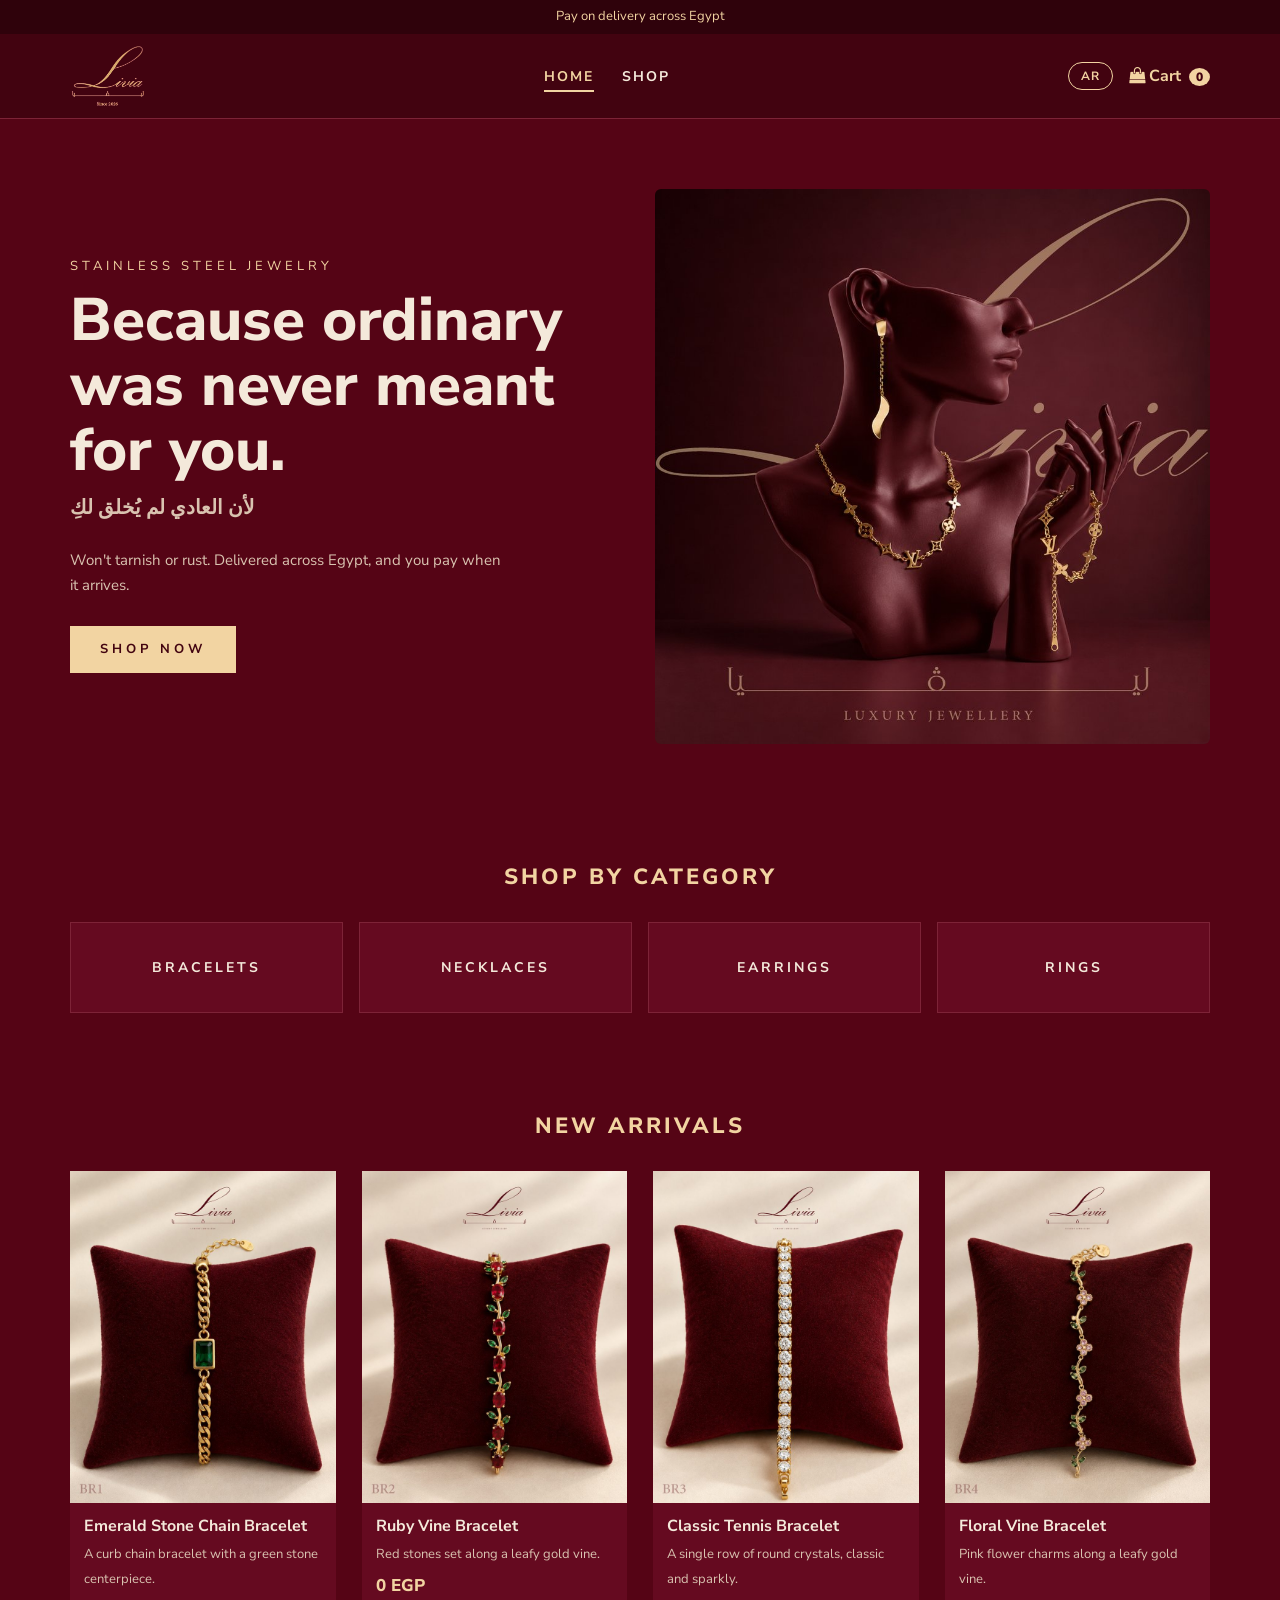
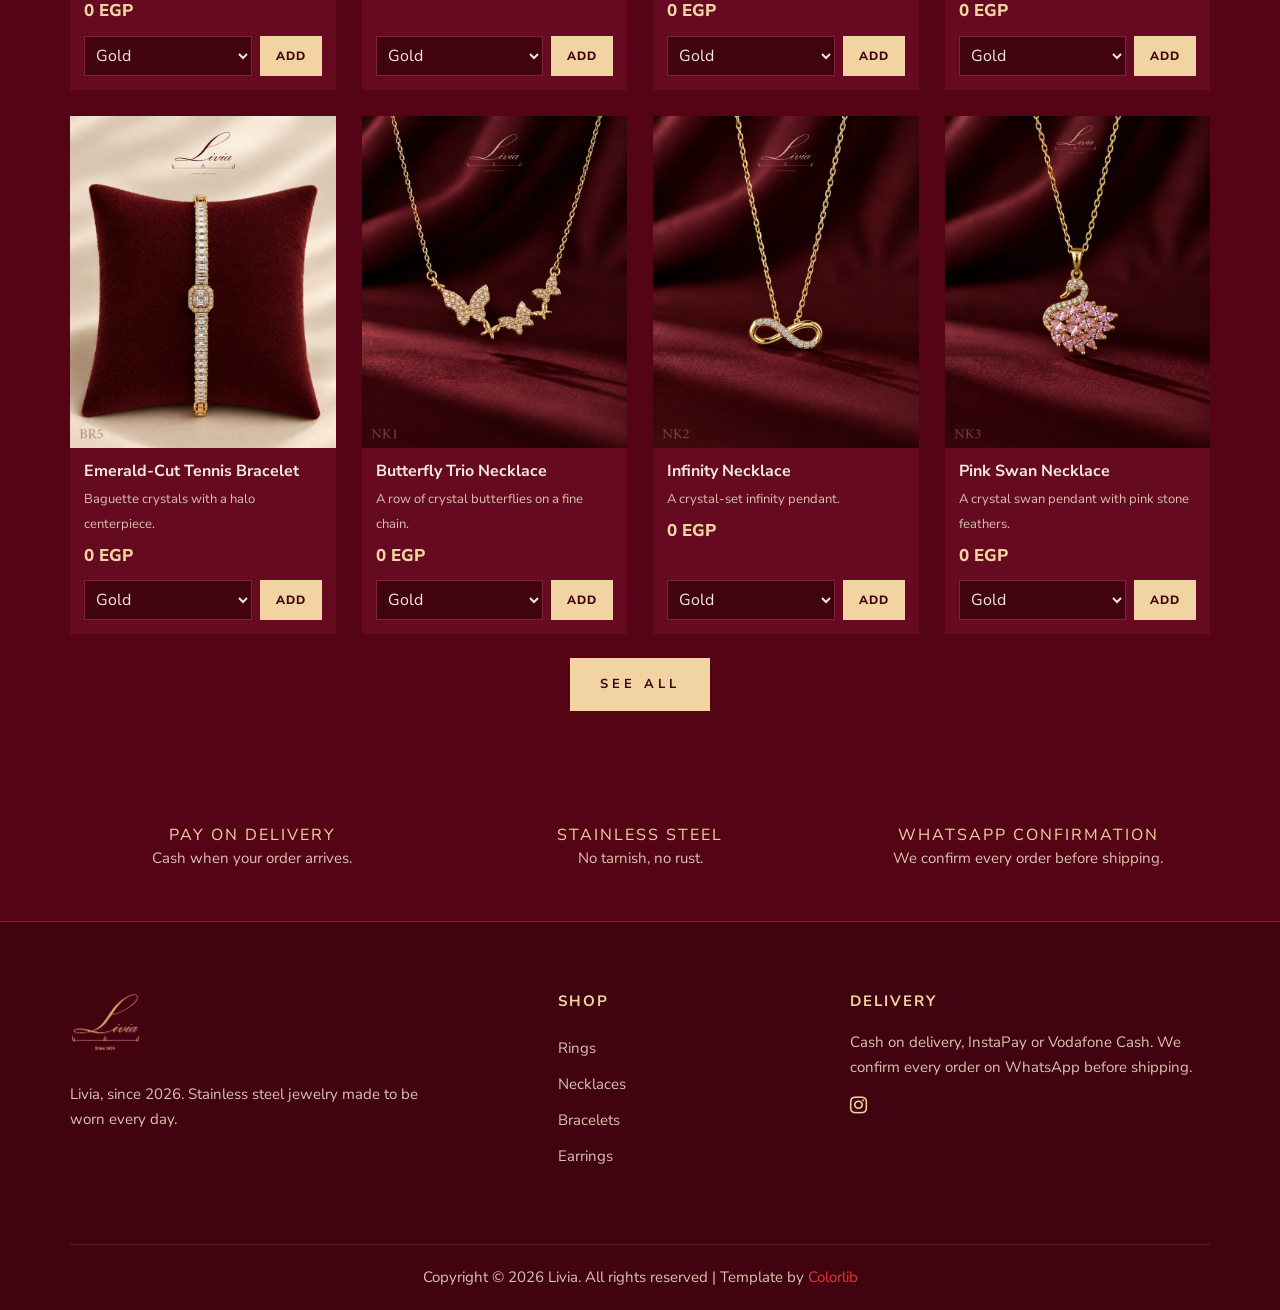
==== commit c742e1e3: "Add files via upload" ====
--- a/index.html
+++ b/index.html
@@ -1,31 +1,33 @@
 <!DOCTYPE html>
 <html lang="en"><head><meta charset="UTF-8"><meta name="viewport" content="width=device-width, initial-scale=1">
 <title>Livia | Stainless steel jewelry</title>
-<link href="https://fonts.googleapis.com/css2?family=Nunito+Sans:wght@400;600;700;800&display=swap" rel="stylesheet">
+<link href="https://fonts.googleapis.com/css2?family=Nunito+Sans:wght@400;600;700;800&family=Cairo:wght@400;600;700;800&display=swap" rel="stylesheet">
 <link rel="stylesheet" href="css/bootstrap.min.css"><link rel="stylesheet" href="css/font-awesome.min.css">
 <link rel="stylesheet" href="css/style.css"><link rel="stylesheet" href="css/livia.css"></head><body>
-<div class="lv-top">Pay on delivery across Egypt</div>
+<div class="lv-top" data-i18n="topbar">Pay on delivery across Egypt</div>
 <header class="lv-head"><div class="container">
 <a href="index.html"><img src="img/logo.png" alt="Livia"></a>
-<ul class="lv-nav"><li><a href="index.html" class="on">Home</a></li><li><a href="shop.html" class="">Shop</a></li></ul>
-<a class="lv-cart" href="cart.html"><i class="fa fa-shopping-bag"></i> Cart <b class="lv-count">0</b></a>
+<ul class="lv-nav"><li><a href="index.html" class="on"><span data-i18n="nav_home">Home</span></a></li><li><a href="shop.html" class=""><span data-i18n="nav_shop">Shop</span></a></li></ul>
+<div class="lv-head-right"><button id="langBtn" class="lv-lang" type="button">AR</button><a class="lv-cart" href="cart.html"><i class="fa fa-shopping-bag"></i> <span data-i18n="cart_word">Cart</span> <b class="lv-count">0</b></a></div>
 </div></header>
 <section class="lv-hero"><div class="container"><div class="row align-items-center">
-<div class="col-lg-6"><h6>Stainless steel jewelry</h6><h2>Made to be worn every day.</h2>
-<p>Won't tarnish or rust. Delivered across Egypt, and you pay when it arrives.</p><a href="shop.html" class="primary-btn">Shop now</a></div>
+<div class="col-lg-6"><h6 data-i18n="hero_eyebrow">Stainless steel jewelry</h6><h2 data-i18n="hero_title">Because ordinary was never meant for you.</h2>
+<p class="lv-ar" id="arAccent">لأن العادي لم يُخلق لكِ</p>
+<p data-i18n="hero_sub">Won't tarnish or rust. Delivered across Egypt, and you pay when it arrives.</p><a href="shop.html" class="primary-btn" data-i18n="hero_cta">Shop now</a></div>
 <div class="col-lg-6 mt-4 mt-lg-0"><img src="img/hero.jpg" alt="Livia necklace"></div></div></div></section>
-<section class="lv-sec"><div class="container"><h3 class="lv-title">Shop by category</h3><div class="lv-cats" id="home-cats"></div></div></section>
-<section class="lv-sec"><div class="container"><h3 class="lv-title">New arrivals</h3><div class="lv-grid" id="home-grid"></div>
-<p class="text-center mt-4"><a href="shop.html" class="primary-btn">See all</a></p></div></section>
+<section class="lv-sec"><div class="container"><h3 class="lv-title" data-i18n="cat_title">Shop by category</h3><div class="lv-cats" id="home-cats"></div></div></section>
+<section class="lv-sec"><div class="container"><h3 class="lv-title" data-i18n="new_title">New arrivals</h3><div class="lv-grid" id="home-grid"></div>
+<p class="text-center mt-4"><a href="shop.html" class="primary-btn" data-i18n="see_all">See all</a></p></div></section>
 <section class="lv-sec"><div class="container"><div class="lv-perks">
-<div><h6>Pay on delivery</h6><p>Cash when your order arrives.</p></div>
-<div><h6>Stainless steel</h6><p>No tarnish, no rust.</p></div>
-<div><h6>WhatsApp confirmation</h6><p>We confirm every order before shipping.</p></div></div></div></section><footer class="footer"><div class="container"><div class="row">
+<div><h6 data-i18n="perk1_t">Pay on delivery</h6><p data-i18n="perk1_d">Cash when your order arrives.</p></div>
+<div><h6 data-i18n="perk2_t">Stainless steel</h6><p data-i18n="perk2_d">No tarnish, no rust.</p></div>
+<div><h6 data-i18n="perk3_t">WhatsApp confirmation</h6><p data-i18n="perk3_d">We confirm every order before shipping.</p></div></div></div></section><footer class="footer"><div class="container"><div class="row">
 <div class="col-lg-4 col-md-6"><div class="footer__about"><div class="footer__logo"><a href="index.html"><img src="img/logo.png" alt="Livia"></a></div>
-<p>Livia, since 2026. Stainless steel jewelry made to be worn every day.</p></div></div>
-<div class="col-lg-3 offset-lg-1 col-md-6"><div class="footer__widget"><h6>Shop</h6><ul><li><a href="shop.html?c=Rings">Rings</a></li><li><a href="shop.html?c=Necklaces">Necklaces</a></li><li><a href="shop.html?c=Bracelets">Bracelets</a></li><li><a href="shop.html?c=Earrings">Earrings</a></li></ul></div></div>
-<div class="col-lg-4 col-md-12"><div class="footer__widget"><h6>Delivery</h6><p>Cash on delivery. We confirm every order on WhatsApp before shipping.</p></div></div>
+<p data-i18n="foot_about">Livia, since 2026. Stainless steel jewelry made to be worn every day.</p></div></div>
+<div class="col-lg-3 offset-lg-1 col-md-6"><div class="footer__widget"><h6 data-i18n="foot_shop_h">Shop</h6><ul id="footCats"><li><a href="shop.html?c=Rings">Rings</a></li><li><a href="shop.html?c=Necklaces">Necklaces</a></li><li><a href="shop.html?c=Bracelets">Bracelets</a></li><li><a href="shop.html?c=Earrings">Earrings</a></li></ul></div></div>
+<div class="col-lg-4 col-md-12"><div class="footer__widget"><h6 data-i18n="foot_delivery_h">Delivery</h6><p data-i18n="foot_delivery_p">Cash on delivery, InstaPay or Vodafone Cash. We confirm every order on WhatsApp before shipping.</p>
+<div class="lv-social"><a href="https://www.instagram.com/liviia.eg" target="_blank" rel="noopener" aria-label="Instagram"><i class="fa fa-instagram"></i></a></div></div></div>
 </div><div class="row"><div class="col-lg-12 text-center"><div class="footer__copyright__text">
 <p>Copyright &copy; <script>document.write(new Date().getFullYear());</script> Livia. All rights reserved | Template by <a href="https://colorlib.com" target="_blank">Colorlib</a></p>
 </div></div></div></div></footer>
-<script src="products.js"></script><script src="js/livia.js"></script></body></html>+<script src="products.js"></script><script src="js/i18n.js"></script><script src="js/livia.js"></script></body></html>
--- a/css/livia.css
+++ b/css/livia.css
@@ -1,4 +1,4 @@
-:root{--bg:#550415;--deep:#420310;--dark:#2f020b;--card:#650a20;--gold:#d8a960;--cream:#f4e9da;--soft:#d9c3b0;--line:#7d2337}
+:root{--bg:#550415;--deep:#420310;--dark:#2f020b;--card:#650a20;--gold:#f2d4a2;--cream:#f4e9da;--soft:#d9c3b0;--line:#7d2337}
 body{background:var(--bg);color:var(--cream);font-family:"Nunito Sans",sans-serif}
 h1,h2,h3,h4,h5,h6{color:var(--cream)}
 a{color:var(--gold)}a:hover{color:var(--cream);text-decoration:none}
@@ -9,6 +9,11 @@
 .lv-nav{display:flex;gap:28px;margin:0;padding:0;list-style:none}
 .lv-nav a{color:var(--cream);font-size:14px;font-weight:700;text-transform:uppercase;letter-spacing:2px;padding:4px 0;border-bottom:2px solid transparent}
 .lv-nav a:hover,.lv-nav a.on{color:var(--gold);border-color:var(--gold)}
+.lv-head-right{display:flex;align-items:center;gap:16px}
+.lv-lang{background:none;border:1px solid var(--gold);color:var(--gold);border-radius:16px;padding:4px 12px;font-size:12px;font-weight:700;cursor:pointer;letter-spacing:1px}
+.lv-lang:hover{background:var(--gold);color:var(--deep)}
+html[dir="rtl"] body{font-family:"Cairo","Nunito Sans",sans-serif}
+html[dir="rtl"] .lv-nav{gap:20px}
 .lv-cart{color:var(--gold);font-weight:700;white-space:nowrap}
 .lv-cart b{background:var(--gold);color:var(--deep);border-radius:50%;padding:1px 7px;font-size:12px;margin-left:4px}
 .lv-hero{padding:70px 0}
@@ -62,3 +67,8 @@
 .footer__about .footer__logo img{height:60px}
 .footer__copyright__text a{color:var(--gold)}
 @media(max-width:767px){.lv-head img{height:52px}.lv-nav{gap:16px}.lv-hero{padding:40px 0}}
+@media(max-width:575px){.lv-grid{grid-template-columns:repeat(2,1fr);gap:12px}.lv-info{padding:10px}.lv-info p{display:none}.lv-row{flex-direction:column}.lv-add{padding:9px}}
+.lv-ar{direction:rtl;font-family:"Nunito Sans",sans-serif;color:var(--gold);font-size:20px;font-weight:700;margin:-6px 0 14px}
+.lv-social{display:flex;gap:14px;margin-top:10px}
+.lv-social a{color:var(--gold);font-size:20px;display:inline-flex;align-items:center;gap:6px}
+.lv-social a:hover{color:var(--cream)}
